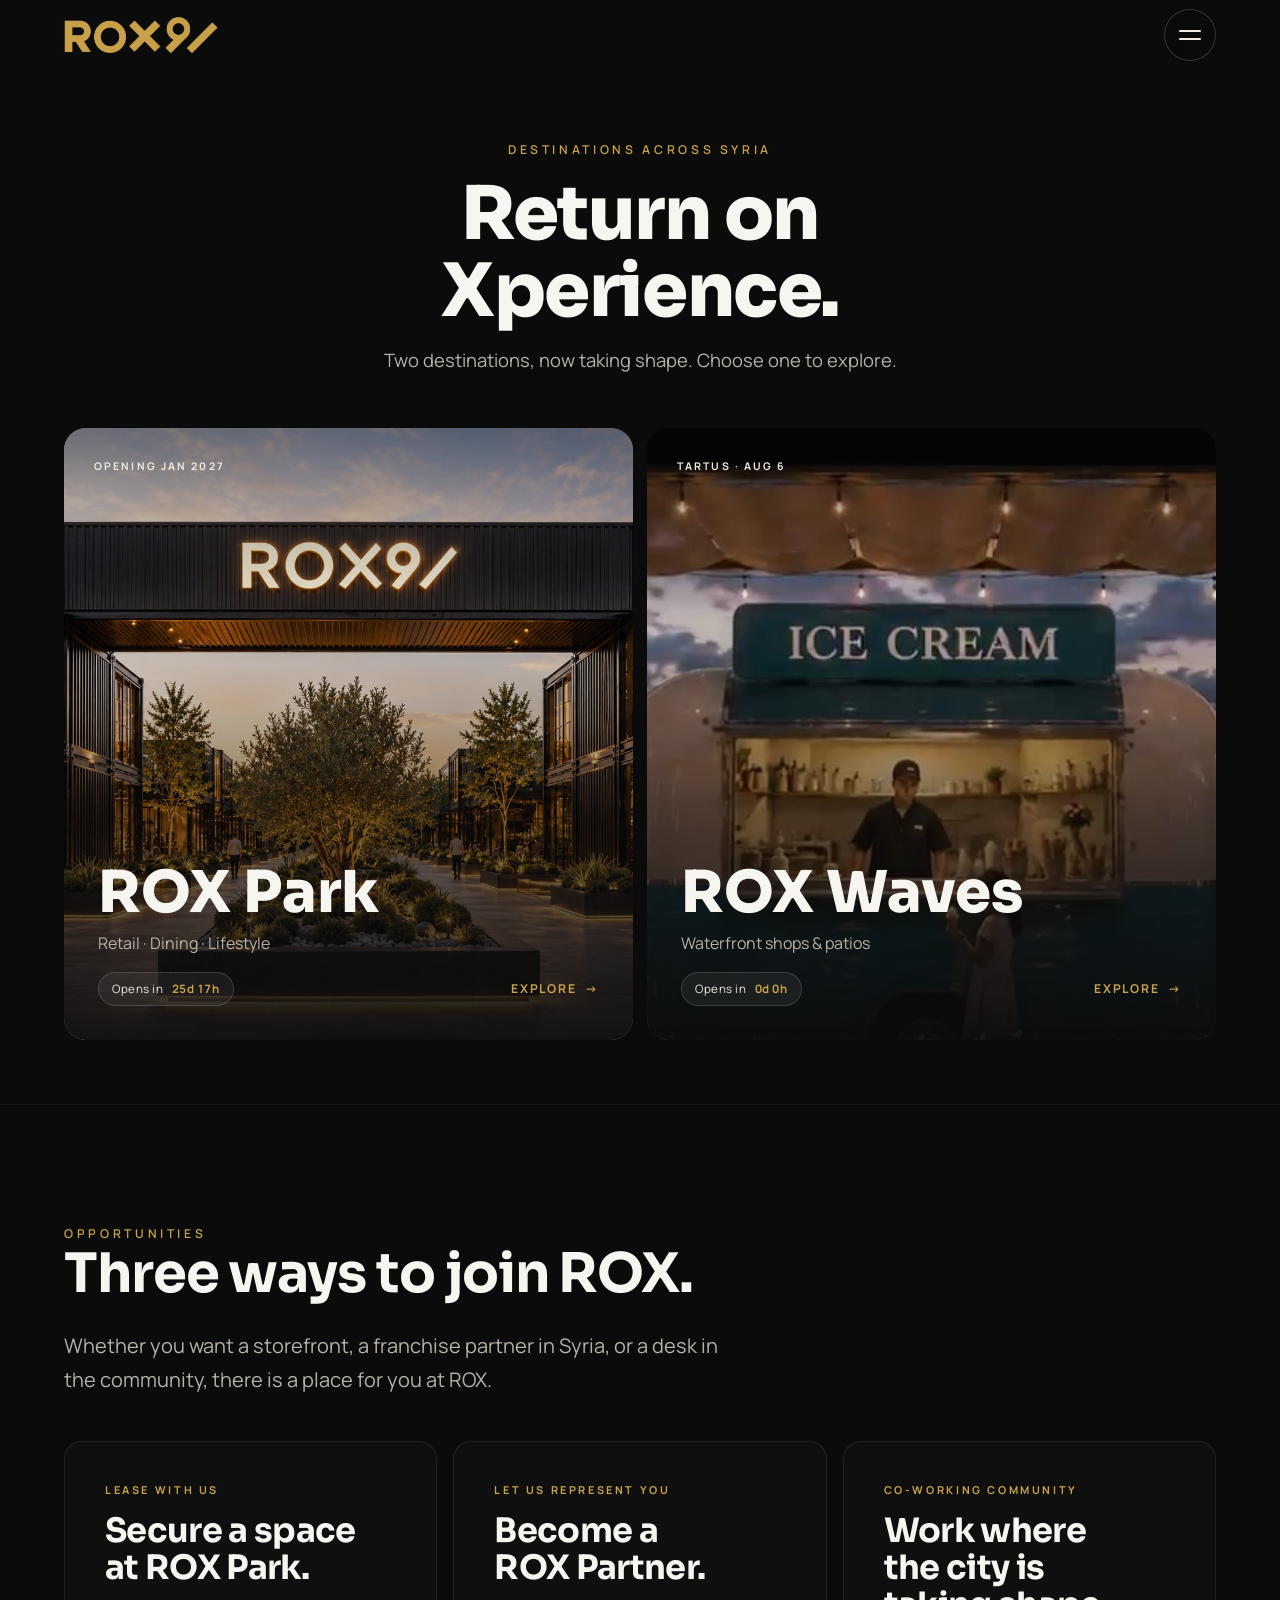
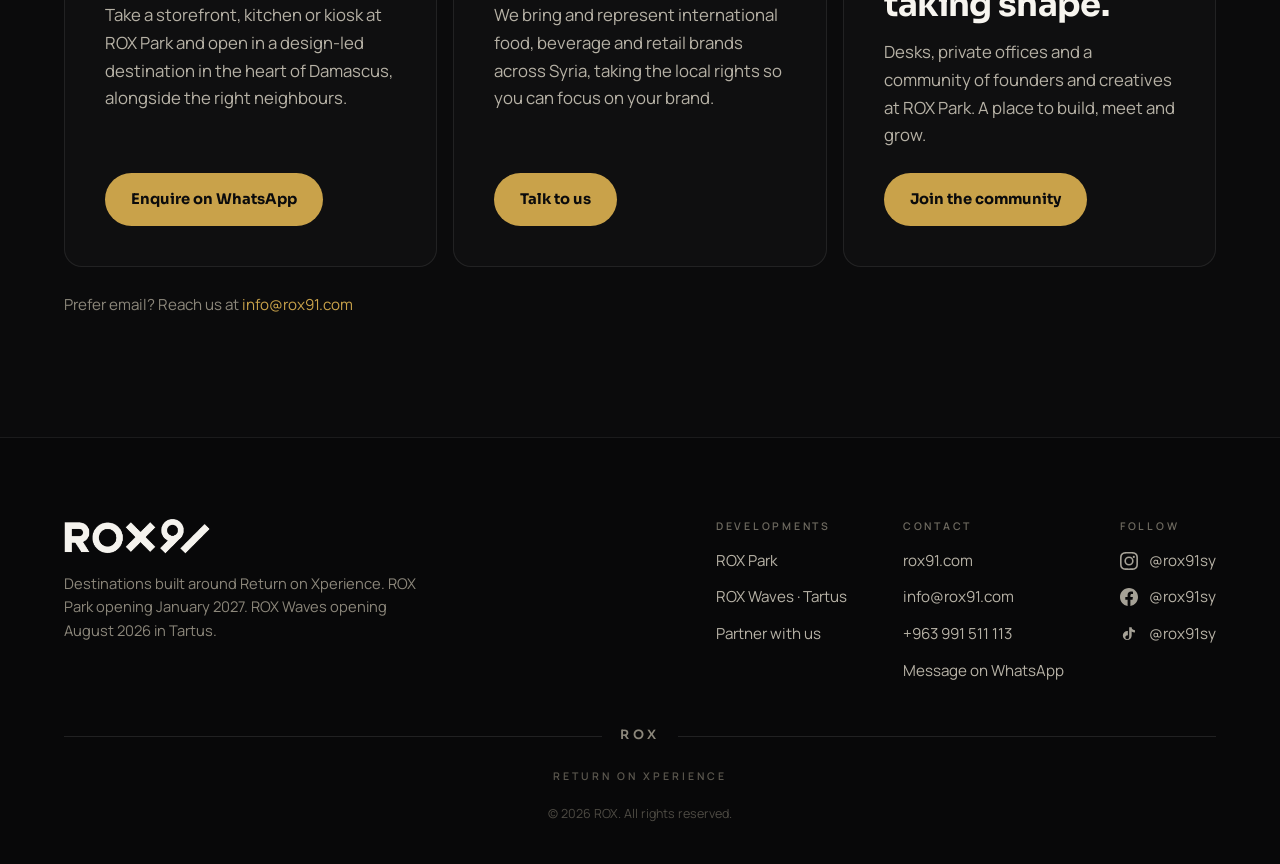
==== index.html @ 365f9473 "New ROX Park renders (headline + gallery) + waves video-frame renders; ROX-only header; 3 CTAs (Leas" ====
<!DOCTYPE html>
<html lang="en">
<head>
<meta charset="utf-8">
<meta name="viewport" content="width=device-width, initial-scale=1, viewport-fit=cover">
<title>ROX · Return on Xperience</title>
<meta name="description" content="ROX creates destinations across Syria where retail, dining and entertainment come together. Explore ROX Park and ROX Waves, our waterfront destination in Tartus.">
<link rel="icon" type="image/png" sizes="32x32" href="/assets/favicon-32x32.png">
<link rel="icon" type="image/png" sizes="16x16" href="/assets/favicon-16x16.png">
<link rel="icon" href="/assets/favicon.ico" sizes="any">
<link rel="apple-touch-icon" sizes="180x180" href="/assets/apple-touch-icon.png">
<meta name="theme-color" content="#0B0B0C">
<meta property="og:type" content="website">
<meta property="og:site_name" content="ROX">
<meta property="og:title" content="ROX · Return on Xperience">
<meta property="og:description" content="Two destinations taking shape across Syria. Explore ROX Park and ROX Waves.">
<meta property="og:url" content="https://rox91.com/">
<meta property="og:image" content="https://rox91.com/assets/hero-dusk.jpg">
<meta name="twitter:card" content="summary_large_image">
<link rel="preconnect" href="https://fonts.googleapis.com">
<link rel="preconnect" href="https://fonts.gstatic.com" crossorigin>
<link href="https://fonts.googleapis.com/css2?family=Sora:wght@600;700;800&family=Manrope:wght@400;500;600;700&display=swap" rel="stylesheet">
<link rel="stylesheet" href="/assets/site.css">
</head>
<body>

<header class="hdr"><a href="/" aria-label="ROX home"><img class="hdr-logo" src="/assets/rox9-logo-gold.png" alt="ROX"></a></header>
<button class="menu-btn" aria-label="Open menu" aria-expanded="false"><span class="burger"><span></span><span></span></span></button>

<div class="menu">
  <nav>
    <a class="menu-link" href="/"><span class="num">01</span>Home</a>
    <div class="dev">
      <button class="menu-link dev-toggle" type="button" aria-expanded="false"><span class="num">02</span>Developments<span class="dev-chev"></span></button>
      <div class="dev-sub">
        <a class="sub-link" href="/park/">ROX Park</a>
        <a class="sub-link" href="/waves/">ROX Waves</a>
      </div>
    </div>
    <a class="menu-link" href="#partners"><span class="num">03</span>Partners</a>
    <a class="menu-link" href="#foot"><span class="num">04</span>Contact</a>
  </nav>
  <div class="menu-foot">
    <span class="eyebrow">Destinations across Syria</span>
    <div class="menu-soc">
      <a href="https://instagram.com/rox91sy" target="_blank" rel="noopener" aria-label="Instagram"><svg width="20" height="20" viewBox="0 0 24 24" fill="currentColor"><path d="M12 2.16c3.2 0 3.58.01 4.85.07 1.17.05 1.8.25 2.23.41.56.22.96.48 1.38.9.42.42.68.82.9 1.38.16.42.36 1.06.41 2.23.06 1.27.07 1.65.07 4.85s-.01 3.58-.07 4.85c-.05 1.17-.25 1.81-.41 2.23-.22.56-.48.96-.9 1.38-.42.42-.82.68-1.38.9-.42.16-1.06.36-2.23.41-1.27.06-1.65.07-4.85.07s-3.58-.01-4.85-.07c-1.17-.05-1.81-.25-2.23-.41a3.72 3.72 0 0 1-1.38-.9 3.72 3.72 0 0 1-.9-1.38c-.16-.42-.36-1.06-.41-2.23-.06-1.27-.07-1.65-.07-4.85s.01-3.58.07-4.85c.05-1.17.25-1.81.41-2.23.22-.56.48-.96.9-1.38.42-.42.82-.68 1.38-.9.42-.16 1.06-.36 2.23-.41C8.42 2.17 8.8 2.16 12 2.16M12 0C8.74 0 8.33.01 7.05.07c-1.27.06-2.15.26-2.91.56-.79.31-1.46.72-2.12 1.38C1.36 2.67.95 3.34.63 4.14c-.3.76-.5 1.64-.56 2.91C.01 8.33 0 8.74 0 12s.01 3.67.07 4.95c.06 1.27.26 2.15.56 2.91.31.8.72 1.47 1.38 2.13.66.66 1.33 1.07 2.12 1.38.76.3 1.64.5 2.91.56C8.33 23.99 8.74 24 12 24s3.67-.01 4.95-.07c1.27-.06 2.15-.26 2.91-.56.8-.31 1.47-.72 2.13-1.38.66-.66 1.07-1.33 1.38-2.13.3-.76.5-1.64.56-2.91.06-1.28.07-1.69.07-4.95s-.01-3.67-.07-4.95c-.06-1.27-.26-2.15-.56-2.91a5.9 5.9 0 0 0-1.38-2.12A5.9 5.9 0 0 0 19.86.63c-.76-.3-1.64-.5-2.91-.56C15.67.01 15.26 0 12 0m0 5.84A6.16 6.16 0 1 0 18.16 12 6.16 6.16 0 0 0 12 5.84M12 16a4 4 0 1 1 4-4 4 4 0 0 1-4 4m6.41-10.85a1.44 1.44 0 1 0 1.44 1.44 1.44 1.44 0 0 0-1.44-1.44"/></svg></a>
      <a href="https://facebook.com/rox91sy" target="_blank" rel="noopener" aria-label="Facebook"><svg width="20" height="20" viewBox="0 0 24 24" fill="currentColor"><path d="M24 12.07C24 5.4 18.63 0 12 0S0 5.4 0 12.07C0 18.1 4.39 23.1 10.13 24v-8.44H7.08v-3.49h3.05V9.41c0-3.02 1.79-4.69 4.53-4.69 1.31 0 2.68.24 2.68.24v2.97h-1.51c-1.49 0-1.96.93-1.96 1.89v2.25h3.33l-.53 3.49h-2.8V24C19.61 23.1 24 18.1 24 12.07"/></svg></a>
      <a href="https://tiktok.com/@rox91sy" target="_blank" rel="noopener" aria-label="TikTok"><svg width="20" height="20" viewBox="0 0 24 24" fill="currentColor"><path d="M16.6 5.82a4.28 4.28 0 0 1-1.05-2.82h-3.3v13.4a2.59 2.59 0 0 1-2.58 2.5 2.59 2.59 0 0 1-2.6-2.58 2.59 2.59 0 0 1 3.4-2.46V8.1a5.94 5.94 0 0 0-6.7 5.88A5.9 5.9 0 0 0 9.66 20a5.9 5.9 0 0 0 5.9-5.9V8.68a7.5 7.5 0 0 0 4.4 1.4V6.8a4.28 4.28 0 0 1-3.36-.98"/></svg></a>
    </div>
  </div>
</div>

<main class="portal">
  <div class="portal-intro">
    <div class="eyebrow" data-reveal>Destinations across Syria</div>
    <h1 data-reveal data-d="120">Return on Xperience.</h1>
    <p data-reveal data-d="240">Two destinations, now taking shape. Choose one to explore.</p>
  </div>
  <div class="portal-grid">

    <a class="pcard" href="/park/" data-reveal aria-label="Explore ROX Park">
      <div class="pcard-img" style="background-image:url(/assets/park-hero.jpg)"></div>
      <div class="pcard-grad"></div>
      <div class="pcard-top"><span class="loc">Opening Jan 2027</span></div>
      <div class="pcard-name">ROX Park</div>
      <div class="pcard-sub">Retail · Dining · Lifestyle</div>
      <div class="pcard-meta">
        <span class="chip-count mini-count" data-target="2027-01-01T00:00:00">Opens in <b>—</b></span>
        <span class="pcard-cta">Explore <span class="arrow">&#8594;</span></span>
      </div>
    </a>

    <a class="pcard" href="/waves/" data-reveal aria-label="Explore ROX Waves">
      <div class="pcard-img" style="background-image:url(/assets/waves-sunset.jpg)"></div>
      <div class="pcard-grad"></div>
      <div class="pcard-top"><span class="loc">Tartus · Aug 6</span></div>
      <div class="pcard-name">ROX Waves</div>
      <div class="pcard-sub">Waterfront shops &amp; patios</div>
      <div class="pcard-meta">
        <span class="chip-count mini-count" data-target="2026-08-06T00:00:00">Opens in <b>—</b></span>
        <span class="pcard-cta">Explore <span class="arrow">&#8594;</span></span>
      </div>
    </a>

  </div>
</main>

<section id="partners" class="sec" style="scroll-margin-top:70px">
  <div class="wrap">
    <div class="eyebrow" data-reveal>Opportunities</div>
    <h2 data-reveal data-d="110" style="max-width:820px">Three ways to join ROX.</h2>
    <p class="lead" data-reveal data-d="200">Whether you want a storefront, a franchise partner in Syria, or a desk in the community, there is a place for you at ROX.</p>
    <div class="opps3">
      <div class="opp" data-reveal>
        <div class="tag">Lease with us</div>
        <h3>Secure a space at ROX Park.</h3>
        <p>Take a storefront, kitchen or kiosk at ROX Park and open in a design-led destination in the heart of Damascus, alongside the right neighbours.</p>
        <div class="cta-row"><a class="btn-gold" href="https://wa.me/963991511113?text=Hi%20ROX%2C%20I%27d%20like%20to%20lease%20a%20space%20at%20ROX%20Park." target="_blank" rel="noopener">Enquire on WhatsApp</a></div>
      </div>
      <div class="opp" data-reveal>
        <div class="tag">Let us represent you</div>
        <h3>Become a ROX Partner.</h3>
        <p>We bring and represent international food, beverage and retail brands across Syria, taking the local rights so you can focus on your brand.</p>
        <div class="cta-row"><a class="btn-gold" href="https://wa.me/963991511113?text=Hi%20ROX%2C%20I%27d%20like%20ROX%20to%20represent%20my%20brand%20in%20Syria." target="_blank" rel="noopener">Talk to us</a></div>
      </div>
      <div class="opp" data-reveal>
        <div class="tag">Co-working community</div>
        <h3>Work where the city is taking shape.</h3>
        <p>Desks, private offices and a community of founders and creatives at ROX Park. A place to build, meet and grow.</p>
        <div class="cta-row"><a class="btn-gold" href="https://wa.me/963991511113?text=Hi%20ROX%2C%20I%27m%20interested%20in%20the%20co-working%20community%20at%20ROX%20Park." target="_blank" rel="noopener">Join the community</a></div>
      </div>
    </div>
    <div data-reveal data-d="200" style="margin-top:26px;color:var(--muted2);font-size:.95rem">Prefer email? Reach us at <a href="mailto:info@rox91.com">info@rox91.com</a></div>
  </div>
</section>

<footer id="foot" class="foot">
  <div class="wrap">
    <div class="foot-top">
      <div class="foot-brand">
        <img src="/assets/rox9-logo-white.png" alt="ROX">
        <p>Destinations built around Return on Xperience. ROX Park opening January 2027. ROX Waves opening August 2026 in Tartus.</p>
      </div>
      <div class="foot-cols">
        <div class="foot-col"><h4>Developments</h4><div class="links">
          <a href="/park/">ROX Park</a>
          <a href="/waves/">ROX Waves · Tartus</a>
          <a href="#partners">Partner with us</a>
        </div></div>
        <div class="foot-col"><h4>Contact</h4><div class="links">
          <a href="https://rox91.com">rox91.com</a>
          <a href="mailto:info@rox91.com">info@rox91.com</a>
          <a href="tel:+963991511113">+963 991 511 113</a>
          <a href="https://wa.me/963991511113?text=Hi%20ROX%2C%20I%27m%20interested%20in%20an%20F%26B%20partnership%20and%20bringing%20my%20brand%20to%20your%20destinations%20in%20Syria." target="_blank" rel="noopener">Message on WhatsApp</a>
        </div></div>
        <div class="foot-col"><h4>Follow</h4><div class="links">
          <a class="soc" href="https://instagram.com/rox91sy" target="_blank" rel="noopener"><svg width="18" height="18" viewBox="0 0 24 24" fill="currentColor"><path d="M12 2.16c3.2 0 3.58.01 4.85.07 1.17.05 1.8.25 2.23.41.56.22.96.48 1.38.9.42.42.68.82.9 1.38.16.42.36 1.06.41 2.23.06 1.27.07 1.65.07 4.85s-.01 3.58-.07 4.85c-.05 1.17-.25 1.81-.41 2.23-.22.56-.48.96-.9 1.38-.42.42-.82.68-1.38.9-.42.16-1.06.36-2.23.41-1.27.06-1.65.07-4.85.07s-3.58-.01-4.85-.07c-1.17-.05-1.81-.25-2.23-.41a3.72 3.72 0 0 1-1.38-.9 3.72 3.72 0 0 1-.9-1.38c-.16-.42-.36-1.06-.41-2.23-.06-1.27-.07-1.65-.07-4.85s.01-3.58.07-4.85c.05-1.17.25-1.81.41-2.23.22-.56.48-.96.9-1.38.42-.42.82-.68 1.38-.9.42-.16 1.06-.36 2.23-.41C8.42 2.17 8.8 2.16 12 2.16M12 0C8.74 0 8.33.01 7.05.07c-1.27.06-2.15.26-2.91.56-.79.31-1.46.72-2.12 1.38C1.36 2.67.95 3.34.63 4.14c-.3.76-.5 1.64-.56 2.91C.01 8.33 0 8.74 0 12s.01 3.67.07 4.95c.06 1.27.26 2.15.56 2.91.31.8.72 1.47 1.38 2.13.66.66 1.33 1.07 2.12 1.38.76.3 1.64.5 2.91.56C8.33 23.99 8.74 24 12 24s3.67-.01 4.95-.07c1.27-.06 2.15-.26 2.91-.56.8-.31 1.47-.72 2.13-1.38.66-.66 1.07-1.33 1.38-2.13.3-.76.5-1.64.56-2.91.06-1.28.07-1.69.07-4.95s-.01-3.67-.07-4.95c-.06-1.27-.26-2.15-.56-2.91a5.9 5.9 0 0 0-1.38-2.12A5.9 5.9 0 0 0 19.86.63c-.76-.3-1.64-.5-2.91-.56C15.67.01 15.26 0 12 0m0 5.84A6.16 6.16 0 1 0 18.16 12 6.16 6.16 0 0 0 12 5.84M12 16a4 4 0 1 1 4-4 4 4 0 0 1-4 4m6.41-10.85a1.44 1.44 0 1 0 1.44 1.44 1.44 1.44 0 0 0-1.44-1.44"/></svg>@rox91sy</a>
          <a class="soc" href="https://facebook.com/rox91sy" target="_blank" rel="noopener"><svg width="18" height="18" viewBox="0 0 24 24" fill="currentColor"><path d="M24 12.07C24 5.4 18.63 0 12 0S0 5.4 0 12.07C0 18.1 4.39 23.1 10.13 24v-8.44H7.08v-3.49h3.05V9.41c0-3.02 1.79-4.69 4.53-4.69 1.31 0 2.68.24 2.68.24v2.97h-1.51c-1.49 0-1.96.93-1.96 1.89v2.25h3.33l-.53 3.49h-2.8V24C19.61 23.1 24 18.1 24 12.07"/></svg>@rox91sy</a>
          <a class="soc" href="https://tiktok.com/@rox91sy" target="_blank" rel="noopener"><svg width="18" height="18" viewBox="0 0 24 24" fill="currentColor"><path d="M16.6 5.82a4.28 4.28 0 0 1-1.05-2.82h-3.3v13.4a2.59 2.59 0 0 1-2.58 2.5 2.59 2.59 0 0 1-2.6-2.58 2.59 2.59 0 0 1 3.4-2.46V8.1a5.94 5.94 0 0 0-6.7 5.88A5.9 5.9 0 0 0 9.66 20a5.9 5.9 0 0 0 5.9-5.9V8.68a7.5 7.5 0 0 0 4.4 1.4V6.8a4.28 4.28 0 0 1-3.36-.98"/></svg>@rox91sy</a>
        </div></div>
      </div>
    </div>
    <div class="foot-div"><span class="line"></span><span class="mark">ROX</span><span class="line"></span></div>
    <div class="foot-tag">Return on Xperience</div>
    <div class="foot-copy">© 2026 ROX. All rights reserved.</div>
  </div>
</footer>

<a class="fab" href="https://wa.me/963991511113?text=Hi%20ROX%2C%20I%27m%20interested%20in%20an%20F%26B%20partnership%20and%20bringing%20my%20brand%20to%20your%20destinations%20in%20Syria." target="_blank" rel="noopener" aria-label="Partner with us on WhatsApp">
  <svg width="20" height="20" viewBox="0 0 24 24" fill="currentColor" aria-hidden="true"><path d="M17.5 14.38c-.3-.15-1.77-.87-2.04-.97-.27-.1-.47-.15-.67.15-.2.3-.77.96-.94 1.16-.17.2-.35.22-.64.08-.3-.15-1.26-.47-2.4-1.48-.89-.79-1.49-1.77-1.66-2.07-.17-.3-.02-.46.13-.61.14-.13.3-.35.44-.52.15-.17.2-.3.3-.5.1-.2.05-.38-.02-.53-.08-.15-.67-1.61-.92-2.21-.24-.58-.49-.5-.67-.51h-.57c-.2 0-.53.07-.8.38-.28.3-1.05 1.02-1.05 2.5 0 1.47 1.07 2.89 1.22 3.09.15.2 2.1 3.2 5.08 4.49.71.3 1.26.49 1.69.62.71.23 1.36.2 1.87.12.57-.08 1.76-.72 2.01-1.42.25-.7.25-1.29.17-1.42-.07-.12-.27-.2-.57-.34zM12.05 2C6.53 2 2.05 6.48 2.05 12c0 1.85.5 3.58 1.38 5.06L2 22l5.06-1.35A9.94 9.94 0 0 0 12.05 22c5.52 0 10-4.48 10-10S17.57 2 12.05 2z"/></svg>
  <span class="txt">Partner with us</span>
</a>

<script src="/assets/site.js"></script>
</body>
</html>
---- assets/site.css ----
/* ROX — shared mobile-first stylesheet */
:root{
  --bg:#0B0B0C; --bg2:#080809; --card:#161618;
  --text:#EDEAE2; --heading:#F7F5EF; --muted:#B7B2A6; --muted2:#8C877B; --faint:#6E6A60;
  --gold:#C9A24A; --gold2:#E4C67E;
  --line:rgba(255,255,255,.08);
  --sora:'Sora',sans-serif; --manrope:'Manrope',system-ui,sans-serif;
  --maxw:1240px; --pad:clamp(20px,5vw,64px);
}
*{box-sizing:border-box;margin:0;padding:0}
html{-webkit-text-size-adjust:100%;scroll-behavior:smooth}
body{background:var(--bg);color:var(--text);font-family:var(--manrope);-webkit-font-smoothing:antialiased;overflow-x:hidden;line-height:1.55}
img{max-width:100%;display:block}
a{color:var(--gold);text-decoration:none;transition:color .25s}
a:hover{color:var(--gold2)}
::selection{background:var(--gold);color:var(--bg)}
h1,h2,h3{font-family:var(--sora);color:var(--heading);letter-spacing:-.02em;line-height:1.05;text-wrap:balance}
.eyebrow{font-size:clamp(.64rem,2.4vw,.76rem);letter-spacing:.3em;text-transform:uppercase;color:var(--gold);font-weight:600}
.wrap{max-width:var(--maxw);margin:0 auto}

/* keyframes */
@keyframes rox-kb{0%{transform:scale(1.06)}100%{transform:scale(1.15)}}
@keyframes rox-cue{0%,100%{transform:translateY(0);opacity:.5}50%{transform:translateY(7px);opacity:1}}
@keyframes rox-fd{from{opacity:0;transform:translateY(-14px)}to{opacity:1;transform:translateY(0)}}
@keyframes rox-fade{from{opacity:0}to{opacity:1}}
@keyframes rox-spin{to{transform:rotate(360deg)}}

/* reveal */
[data-reveal]{opacity:0;transform:translateY(22px);filter:blur(6px)}
.revealed[data-reveal],[data-reveal].revealed{opacity:1;transform:none;filter:none;transition:opacity 1s cubic-bezier(.2,.7,.2,1),transform 1s cubic-bezier(.2,.7,.2,1),filter 1s cubic-bezier(.2,.7,.2,1)}

/* header */
.hdr{position:fixed;top:0;left:0;right:0;z-index:50;display:flex;align-items:center;justify-content:space-between;padding:16px var(--pad);transition:background .4s,padding .4s,border-color .4s;border-bottom:1px solid transparent}
.hdr.scrolled{background:rgba(11,11,12,.82);backdrop-filter:blur(14px);-webkit-backdrop-filter:blur(14px);border-bottom-color:var(--line);padding:11px var(--pad)}
.hdr-logo{height:clamp(28px,7vw,38px);width:auto;opacity:0;animation:rox-fd .9s cubic-bezier(.2,.7,.2,1) .15s forwards}

/* menu button */
.menu-btn{position:fixed;top:calc(16px + (clamp(28px,7vw,38px) - clamp(44px,11vw,52px))/2);right:var(--pad);z-index:120;width:clamp(44px,11vw,52px);height:clamp(44px,11vw,52px);border-radius:50%;border:1px solid rgba(255,255,255,.18);background:rgba(11,11,12,.45);backdrop-filter:blur(12px);-webkit-backdrop-filter:blur(12px);cursor:pointer;display:flex;align-items:center;justify-content:center;opacity:0;animation:rox-fade .9s ease .3s forwards;transition:transform .35s,border-color .35s,background .35s}
.menu-btn:hover{transform:scale(1.07);border-color:rgba(201,162,74,.6)}
.burger{position:relative;width:22px;height:14px;pointer-events:none}
.burger span{position:absolute;left:0;width:100%;height:2px;background:var(--text);border-radius:2px;transition:transform .45s cubic-bezier(.2,.7,.2,1),opacity .3s}
.burger span:nth-child(1){top:2px}.burger span:nth-child(2){bottom:2px}
.menu-btn[aria-expanded="true"] .burger span:nth-child(1){top:6px;transform:rotate(45deg)}
.menu-btn[aria-expanded="true"] .burger span:nth-child(2){bottom:6px;transform:rotate(-45deg)}

/* full-screen menu */
.menu{position:fixed;inset:0;z-index:110;opacity:0;visibility:hidden;pointer-events:none;transition:opacity .5s cubic-bezier(.2,.7,.2,1);background:rgba(9,9,10,.95);backdrop-filter:blur(22px);-webkit-backdrop-filter:blur(22px);display:flex;flex-direction:column;justify-content:center;gap:clamp(28px,6vh,52px);padding:clamp(90px,14vh,140px) var(--pad) clamp(36px,7vh,64px)}
.menu.open{opacity:1;visibility:visible;pointer-events:auto}
.menu nav{display:flex;flex-direction:column;gap:clamp(2px,1vh,8px);max-width:var(--maxw);width:100%;margin:0 auto}
.menu-link{display:flex;align-items:baseline;gap:clamp(14px,4vw,32px);width:fit-content;font-family:var(--sora);font-weight:700;font-size:clamp(2rem,9vw,4.4rem);color:var(--heading);opacity:0;transform:translateY(22px);transition:opacity .55s cubic-bezier(.2,.7,.2,1),transform .5s cubic-bezier(.2,.7,.2,1),color .3s}
.menu.open .menu-link{opacity:1;transform:none}
.dev-toggle{background:none;border:none;cursor:pointer;text-align:left;padding:0;-webkit-tap-highlight-color:transparent}
.dev-chev{display:inline-block;width:.34em;height:.34em;margin-left:.22em;border-right:3px solid var(--gold);border-bottom:3px solid var(--gold);transform:translateY(-.22em) rotate(45deg);transition:transform .4s cubic-bezier(.2,.7,.2,1)}
.dev-toggle[aria-expanded="true"] .dev-chev{transform:translateY(.05em) rotate(-135deg)}
.dev-sub{max-height:0;overflow:hidden;opacity:0;transition:max-height .5s cubic-bezier(.2,.7,.2,1),opacity .45s ease;padding-left:clamp(30px,7vw,60px)}
.sub-link{display:block;width:fit-content;font-family:var(--sora);font-weight:600;font-size:clamp(1.1rem,4.4vw,2rem);line-height:1.4;color:var(--muted2);transition:color .3s,transform .3s;padding:6px 0}
.sub-link:hover{color:var(--gold2);transform:translateX(8px)}
.hdr-logo.proj{height:clamp(38px,10vw,52px)}
.menu-link:hover{color:var(--gold2);transform:translateX(9px)}
.menu-link .num{font-family:var(--manrope);font-size:clamp(.68rem,2vw,.9rem);font-weight:600;letter-spacing:.16em;color:var(--gold);opacity:.6;transform:translateY(-.5em)}
.menu-foot{display:flex;flex-wrap:wrap;gap:16px 22px;justify-content:space-between;align-items:center;max-width:var(--maxw);width:100%;margin:0 auto;border-top:1px solid var(--line);padding-top:clamp(18px,4vh,30px)}
.menu-foot .eyebrow{color:var(--gold)}
.menu-soc{display:flex;gap:16px}
.menu-soc a{color:var(--muted)}.menu-soc a:hover{color:var(--gold2)}

/* portal (landing) */
.portal{min-height:100svh;display:flex;flex-direction:column;padding:calc(clamp(28px,7vw,38px) + 40px) 0 0}
.portal-intro{padding:clamp(30px,7vh,70px) var(--pad) clamp(20px,3vh,30px);text-align:center;max-width:820px;margin:0 auto}
.portal-intro h1{font-weight:800;font-size:clamp(2.3rem,9vw,4.6rem);margin-top:16px}
.portal-intro p{margin-top:16px;color:var(--muted);font-size:clamp(1rem,3.4vw,1.15rem);max-width:520px;margin-left:auto;margin-right:auto}
.portal-grid{flex:1;display:grid;grid-template-columns:1fr;gap:14px;padding:clamp(16px,3vw,26px) var(--pad) var(--pad)}
.pcard{position:relative;display:flex;flex-direction:column;justify-content:flex-end;min-height:clamp(340px,56vh,520px);border-radius:22px;overflow:hidden;padding:clamp(22px,4vw,34px);isolation:isolate}
.pcard-img{position:absolute;inset:0;z-index:-2;background-size:cover;background-position:center;transition:transform 1s cubic-bezier(.2,.7,.2,1)}
.pcard:hover .pcard-img{transform:scale(1.06)}
.pcard-grad{position:absolute;inset:0;z-index:-1;background:linear-gradient(180deg,rgba(11,11,12,.45) 0%,rgba(11,11,12,.05) 32%,rgba(11,11,12,.55) 68%,rgba(11,11,12,.95) 100%)}
.pcard-top{position:absolute;top:0;left:0;right:0;padding:clamp(20px,4vw,30px);display:flex;justify-content:space-between;gap:12px;font-size:.66rem;letter-spacing:.2em;text-transform:uppercase;font-weight:700}
.pcard-top .proj{color:var(--gold)}
.pcard-top .loc{color:var(--text)}
.pcard-name{font-family:var(--sora);font-weight:800;font-size:clamp(2.2rem,7vw,3.6rem);color:var(--heading);line-height:.98}
.pcard-sub{margin-top:10px;color:var(--muted);font-size:clamp(.85rem,2.2vw,1rem)}
.pcard-meta{margin-top:16px;display:flex;flex-wrap:wrap;align-items:center;gap:12px 18px}
.chip-count{display:inline-flex;align-items:center;gap:8px;font-size:.72rem;letter-spacing:.05em;color:var(--text);background:rgba(255,255,255,.06);border:1px solid rgba(255,255,255,.14);padding:7px 13px;border-radius:100px;font-variant-numeric:tabular-nums}
.chip-count b{color:var(--gold);font-weight:700}
.pcard-cta{margin-left:auto;display:inline-flex;align-items:center;gap:9px;font-size:.76rem;letter-spacing:.14em;text-transform:uppercase;font-weight:700;color:var(--gold)}
.pcard .arrow{transition:transform .3s cubic-bezier(.2,.7,.2,1)}
.pcard:hover .arrow{transform:translateX(6px)}

/* video hero (project) */
.vhero{padding:calc(clamp(28px,7vw,38px) + 40px) var(--pad) 0}
.vhero-inner{max-width:var(--maxw);margin:0 auto}
.vhead{display:flex;flex-wrap:wrap;align-items:baseline;gap:12px 18px;margin:clamp(20px,5vh,40px) 0 18px}
.vhead .proj{font-size:.72rem;letter-spacing:.3em;text-transform:uppercase;color:var(--gold);font-weight:700}
.vhead .loc{font-size:.72rem;letter-spacing:.22em;text-transform:uppercase;color:var(--muted2);font-weight:600}
.vtitle{font-weight:800;font-size:clamp(2.8rem,13vw,6.5rem);line-height:.92}
.vtitle .dot{color:var(--gold)}
.vstage{position:relative;margin-top:clamp(22px,4vh,34px);border-radius:18px;overflow:hidden;background:#000;aspect-ratio:16/9}
.vstage video{position:absolute;inset:0;width:100%;height:100%;object-fit:cover;background:#000}
.vstage .poster-note{position:absolute;inset:0;display:flex;align-items:center;justify-content:center;color:var(--muted2);font-size:.85rem;letter-spacing:.1em;text-transform:uppercase;text-align:center;padding:20px}
.vctrls{position:absolute;top:12px;right:12px;display:flex;gap:10px;z-index:2}
.vstage video{cursor:pointer}
.vplay{position:absolute;inset:0;display:flex;align-items:center;justify-content:center;pointer-events:none;opacity:0;transition:opacity .3s;z-index:1}
.vplay.show{opacity:1}
.vplay .ic{width:70px;height:70px;border-radius:50%;background:rgba(11,11,12,.5);-webkit-backdrop-filter:blur(8px);backdrop-filter:blur(8px);display:flex;align-items:center;justify-content:center;color:#fff}
.vbtn{display:inline-flex;align-items:center;gap:8px;padding:10px 15px;border-radius:100px;border:1px solid rgba(255,255,255,.2);background:rgba(11,11,12,.55);backdrop-filter:blur(10px);-webkit-backdrop-filter:blur(10px);color:var(--text);font-family:var(--manrope);font-size:.78rem;font-weight:600;cursor:pointer;transition:background .25s,border-color .25s}
.vbtn:hover{background:rgba(201,162,74,.9);color:var(--bg);border-color:transparent}
.vbtn svg{flex:none}
.vcue{display:flex;align-items:center;justify-content:center;gap:8px;flex-direction:column;margin:clamp(20px,4vh,30px) 0 0;color:var(--muted2)}
.vcue .line{width:1px;height:26px;background:linear-gradient(var(--muted2),transparent);animation:rox-cue 2s ease-in-out infinite}
.vcue span{font-size:.6rem;letter-spacing:.3em;text-transform:uppercase}
/* fullscreen: keep full landscape (never crop) */
.vstage:fullscreen{width:100vw;height:100vh;aspect-ratio:auto;border-radius:0;background:#000;display:flex;align-items:center;justify-content:center}
.vstage:-webkit-full-screen{width:100vw;height:100vh;aspect-ratio:auto;border-radius:0;background:#000;display:flex;align-items:center;justify-content:center}
.vstage:fullscreen video{position:static;inset:auto;width:100%;height:100%;object-fit:contain}
.vstage:-webkit-full-screen video{position:static;inset:auto;width:100%;height:100%;object-fit:contain}
video:fullscreen{object-fit:contain}
video:-webkit-full-screen{object-fit:contain}
.rotate-hint{position:absolute;left:50%;bottom:12%;transform:translateX(-50%);z-index:6;padding:11px 20px;border-radius:100px;background:rgba(11,11,12,.8);-webkit-backdrop-filter:blur(8px);backdrop-filter:blur(8px);color:#fff;font-size:.85rem;font-weight:600;letter-spacing:.02em;white-space:nowrap;opacity:0;transition:opacity .4s;pointer-events:none}
.rotate-hint.show{opacity:1}

/* countdown block */
.count{display:flex;justify-content:center;gap:clamp(16px,6vw,60px)}
.count .u{display:flex;flex-direction:column;align-items:center}
.count .v{font-family:var(--sora);font-weight:700;font-size:clamp(2.2rem,11vw,5rem);line-height:1;color:var(--heading);font-variant-numeric:tabular-nums}
.count .l{font-size:clamp(.56rem,2.2vw,.7rem);letter-spacing:.24em;text-transform:uppercase;color:var(--muted2);font-weight:600;margin-top:10px}

/* generic section */
.sec{padding:clamp(56px,10vw,120px) var(--pad);border-top:1px solid rgba(255,255,255,.06)}
.sec h2{font-weight:700;font-size:clamp(1.8rem,5.4vw,3.4rem);line-height:1.12}
.lead{margin-top:24px;font-size:clamp(1.02rem,2.6vw,1.25rem);line-height:1.7;color:var(--muted);max-width:680px}

/* categories 3-up */
.cats{display:grid;grid-template-columns:1fr;gap:14px}
.cat{position:relative;aspect-ratio:4/5;border-radius:16px;overflow:hidden}
.cat-img{position:absolute;inset:0;background-size:cover;background-position:center;transition:transform .9s cubic-bezier(.2,.7,.2,1)}
.cat:hover .cat-img{transform:scale(1.06)}
.cat-grad{position:absolute;inset:0;background:linear-gradient(180deg,rgba(11,11,12,.05) 30%,rgba(11,11,12,.85) 100%)}
.cat-body{position:absolute;left:0;right:0;bottom:0;padding:22px}
.cat-tag{font-size:.62rem;letter-spacing:.24em;text-transform:uppercase;color:var(--gold);font-weight:600;margin-bottom:7px}
.cat-title{font-family:var(--sora);font-weight:700;font-size:clamp(1.3rem,3vw,1.7rem);color:var(--heading);line-height:1.05}
.cat-desc{font-size:.9rem;color:var(--muted);margin-top:7px}

/* phases (waves) */
.phases{display:flex;flex-direction:column;gap:12px}
.phase{display:flex;align-items:center;justify-content:space-between;gap:16px;padding:18px 20px;border-radius:14px;border:1px solid rgba(255,255,255,.1);background:rgba(255,255,255,.03)}
.phase.live{border-color:rgba(201,162,74,.4);background:rgba(201,162,74,.08)}
.phase .pt{font-family:var(--sora);font-weight:700;color:var(--heading);font-size:1.05rem}
.phase .pd{font-size:.85rem;color:var(--muted2);margin-top:2px}
.badge{flex:none;font-size:.64rem;letter-spacing:.14em;text-transform:uppercase;font-weight:700;padding:7px 12px;border-radius:100px}
.badge.on{color:var(--bg);background:var(--gold)}
.badge.soon{color:var(--muted2);border:1px solid rgba(255,255,255,.16)}

/* gallery */
.gal{display:flex;gap:14px;overflow-x:auto;padding:6px var(--pad) 18px;scroll-snap-type:x mandatory;-webkit-overflow-scrolling:touch}
.gal::-webkit-scrollbar{height:5px}.gal::-webkit-scrollbar-thumb{background:#2a2a2c;border-radius:20px}
.gal .g{flex:none;width:min(86vw,560px);aspect-ratio:16/10;border-radius:16px;overflow:hidden;scroll-snap-align:center;background:#161618 center/cover}

/* project switch */
.switch{display:flex;flex-wrap:wrap;gap:12px;margin-top:30px}
.btn-ghost,.btn-gold{display:inline-flex;align-items:center;gap:9px;padding:15px 26px;border-radius:100px;font-family:var(--sora);font-weight:700;font-size:.92rem;transition:transform .25s,box-shadow .25s,background .25s,border-color .25s}
.btn-gold{background:var(--gold);color:var(--bg)}
.btn-gold:hover{color:var(--bg);transform:translateY(-2px);box-shadow:0 14px 32px -10px rgba(201,162,74,.5)}
.btn-ghost{border:1px solid rgba(255,255,255,.2);color:var(--text)}
.btn-ghost:hover{border-color:var(--gold);color:var(--gold2);transform:translateY(-2px)}

/* F&B opportunities */
.opps{display:grid;grid-template-columns:1fr;gap:16px;margin-top:clamp(28px,4vw,44px)}
.opp{border:1px solid var(--line);background:rgba(255,255,255,.02);border-radius:18px;padding:clamp(26px,5vw,40px);display:flex;flex-direction:column;transition:border-color .3s,background .3s}
.opp:hover{border-color:rgba(201,162,74,.45);background:rgba(201,162,74,.04)}
.opp .tag{font-size:.68rem;letter-spacing:.24em;text-transform:uppercase;color:var(--gold);font-weight:700;margin-bottom:15px}
.opp h3{font-family:var(--sora);font-weight:700;font-size:clamp(1.5rem,4.6vw,2.1rem);color:var(--heading);line-height:1.1}
.opp p{margin-top:14px;color:var(--muted);font-size:clamp(.95rem,2.4vw,1.05rem);line-height:1.65;flex:1}
.opp .cta-row{margin-top:24px}
.opps3{display:grid;grid-template-columns:1fr;gap:16px;margin-top:clamp(28px,4vw,44px)}
@media(min-width:820px){.opps3{grid-template-columns:repeat(3,1fr)}}

/* footer */
.foot{padding:clamp(48px,7vw,80px) var(--pad) 40px;border-top:1px solid var(--line);background:var(--bg2)}
.foot-top{display:flex;flex-direction:column;gap:36px}
.foot-brand{max-width:360px}
.foot-brand img{height:36px;width:auto;margin-bottom:18px}
.foot-brand p{font-size:.92rem;color:var(--muted2);line-height:1.6}
.foot-cols{display:flex;flex-wrap:wrap;gap:36px 56px}
.foot-col h4{font-size:.66rem;letter-spacing:.26em;text-transform:uppercase;color:var(--faint);font-weight:600;margin-bottom:15px}
.foot-col .links{display:flex;flex-direction:column;gap:13px;font-size:.95rem}
.foot-col .links a{color:var(--muted)}
.foot-col .links a:hover{color:var(--gold2)}
.soc{display:inline-flex;align-items:center;gap:11px;color:var(--muted)}
.soc:hover{color:var(--gold2)}.soc svg{flex:none;opacity:.9}
.foot-div{display:flex;align-items:center;gap:18px;margin:44px 0 22px}
.foot-div span.line{flex:1;height:1px;background:rgba(255,255,255,.1)}
.foot-div span.mark{font-family:var(--sora);font-weight:600;letter-spacing:.3em;color:var(--muted2);font-size:.8rem}
.foot-tag{text-align:center;font-size:.66rem;letter-spacing:.28em;text-transform:uppercase;color:#5C584F;font-weight:600}
.foot-copy{text-align:center;font-size:.78rem;color:#4E4B44;margin-top:20px}

/* floating whatsapp */
.fab{position:fixed;bottom:clamp(16px,4vw,26px);right:clamp(16px,5vw,26px);z-index:95;display:inline-flex;align-items:center;gap:10px;padding:13px 20px 13px 16px;border-radius:100px;background:var(--gold);color:var(--bg);font-family:var(--sora);font-weight:700;font-size:.9rem;box-shadow:0 14px 34px -10px rgba(0,0,0,.6);opacity:0;pointer-events:none;transform:translateY(8px);transition:opacity .4s,transform .3s cubic-bezier(.2,.7,.2,1),box-shadow .3s}
.fab.show{opacity:1;pointer-events:auto;transform:none}
.fab:hover{color:var(--bg);transform:translateY(-3px);box-shadow:0 18px 40px -10px rgba(201,162,74,.55)}
.fab svg{flex:none}
@media(max-width:560px){.fab{padding:15px;border-radius:50%}.fab .txt{display:none}}

/* ---- desktop up ---- */
@media(min-width:760px){
  .portal-grid{grid-template-columns:1fr 1fr}
  .pcard{min-height:clamp(460px,68vh,660px)}
  .cats{grid-template-columns:repeat(3,1fr)}
  .opps{grid-template-columns:1fr 1fr}
  .foot-top{flex-direction:row;justify-content:space-between;align-items:flex-start}
}

@media(prefers-reduced-motion:reduce){
  html{scroll-behavior:auto}
  *{animation-duration:.001ms !important;transition-duration:.001ms !important}
  [data-reveal]{opacity:1 !important;transform:none !important;filter:none !important}
}
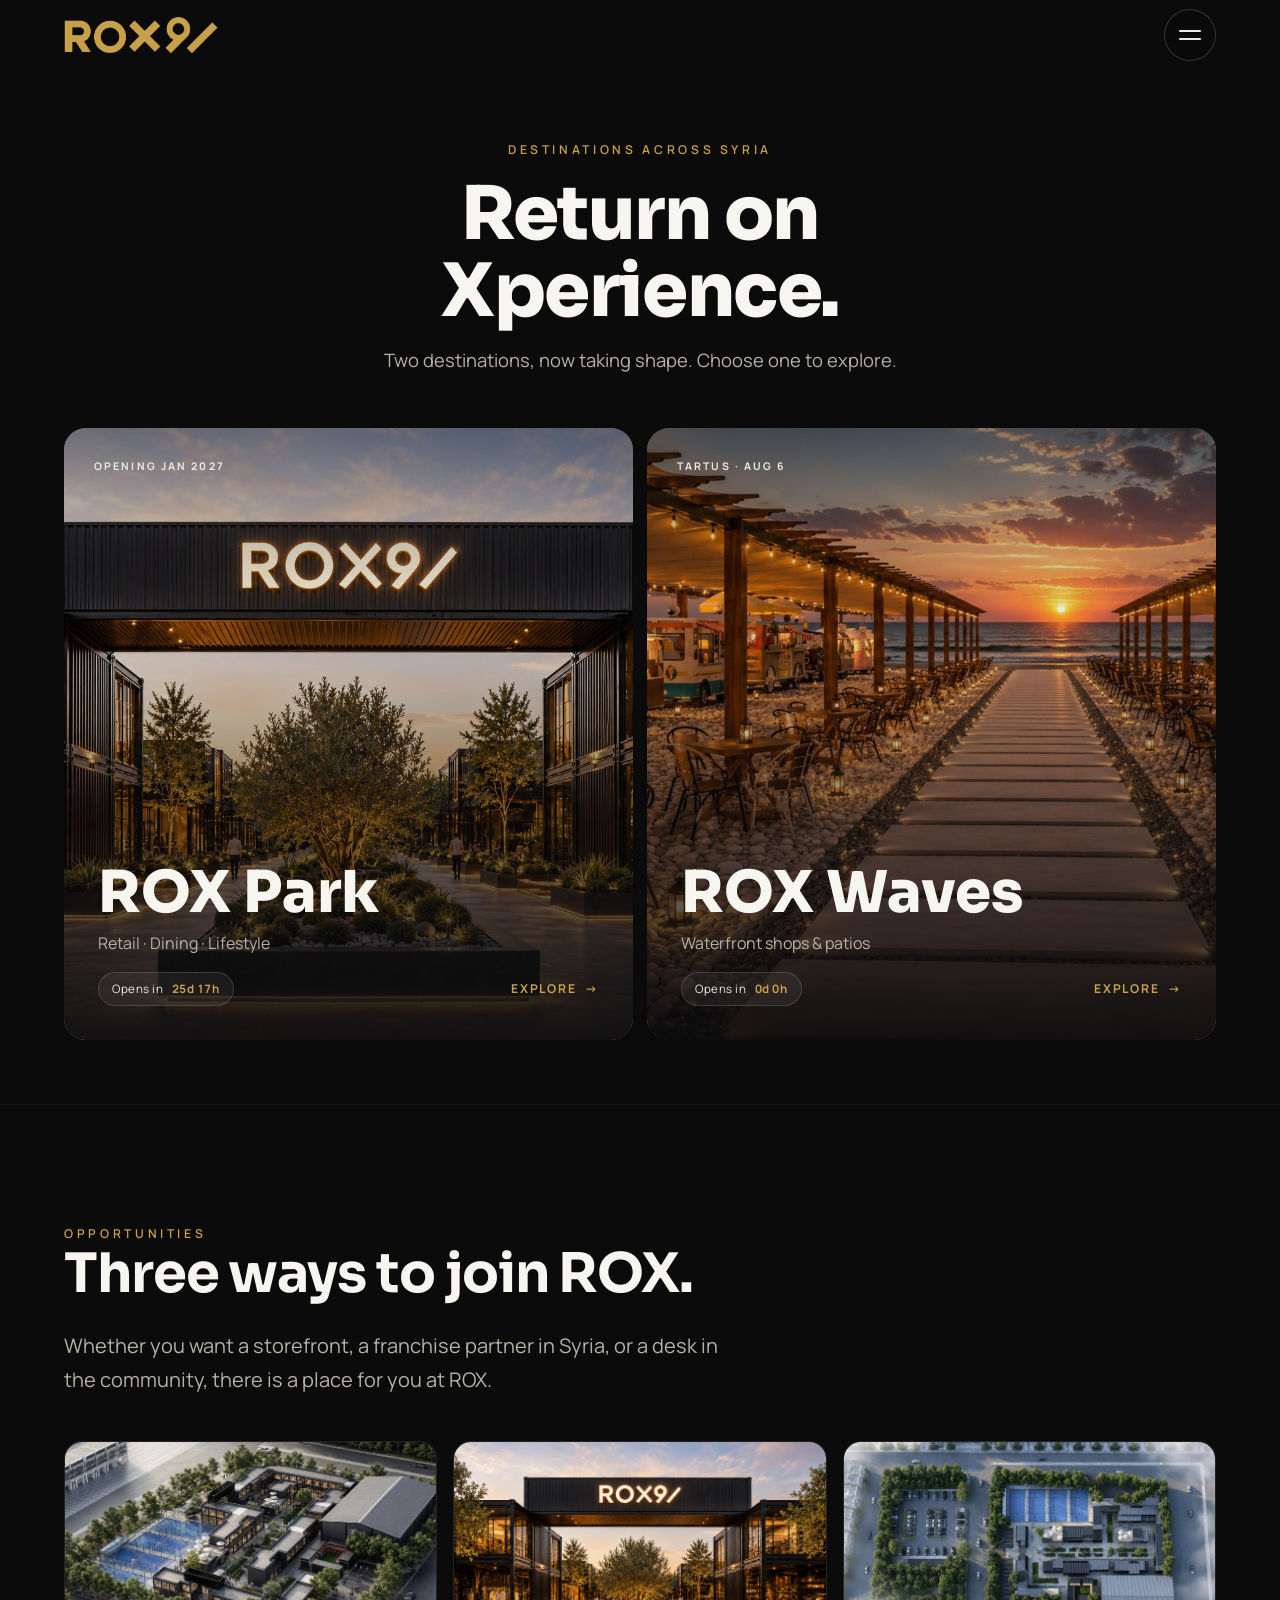
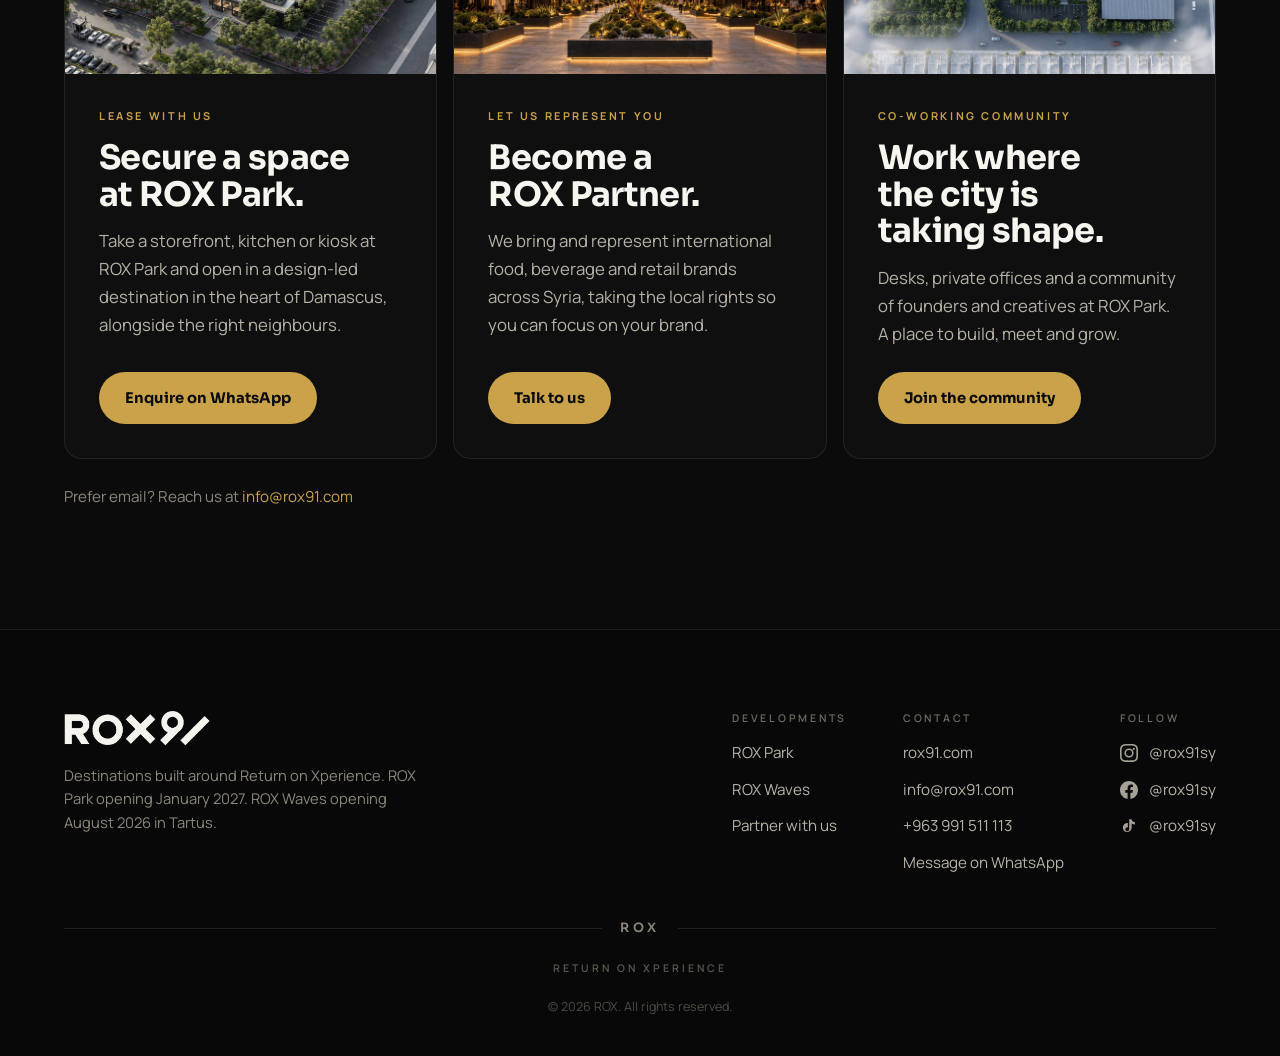
==== commit a983d0b6: "Editorial redesign: weave official renders throughout Park & Waves, drop subtitled video frames, add" ====
--- a/index.html
+++ b/index.html
@@ -71,7 +71,7 @@
     </a>
 
     <a class="pcard" href="/waves/" data-reveal aria-label="Explore ROX Waves">
-      <div class="pcard-img" style="background-image:url(/assets/waves-sunset.jpg)"></div>
+      <div class="pcard-img" style="background-image:url(/assets/waves-hero.jpg)"></div>
       <div class="pcard-grad"></div>
       <div class="pcard-top"><span class="loc">Tartus · Aug 6</span></div>
       <div class="pcard-name">ROX Waves</div>
@@ -92,25 +92,34 @@
     <p class="lead" data-reveal data-d="200">Whether you want a storefront, a franchise partner in Syria, or a desk in the community, there is a place for you at ROX.</p>
     <div class="opps3">
       <div class="opp" data-reveal>
+        <div class="opp-img" style="background-image:url(/assets/entrance.jpg)"></div>
+        <div class="opp-body">
         <div class="tag">Lease with us</div>
         <h3>Secure a space at ROX Park.</h3>
         <p>Take a storefront, kitchen or kiosk at ROX Park and open in a design-led destination in the heart of Damascus, alongside the right neighbours.</p>
         <div class="cta-row"><a class="btn-gold" href="https://wa.me/963991511113?text=Hi%20ROX%2C%20I%27d%20like%20to%20lease%20a%20space%20at%20ROX%20Park." target="_blank" rel="noopener">Enquire on WhatsApp</a></div>
+        </div>
       </div>
       <div class="opp" data-reveal>
+        <div class="opp-img" style="background-image:url(/assets/park-hero.jpg)"></div>
+        <div class="opp-body">
         <div class="tag">Let us represent you</div>
         <h3>Become a ROX Partner.</h3>
         <p>We bring and represent international food, beverage and retail brands across Syria, taking the local rights so you can focus on your brand.</p>
         <div class="cta-row"><a class="btn-gold" href="https://wa.me/963991511113?text=Hi%20ROX%2C%20I%27d%20like%20ROX%20to%20represent%20my%20brand%20in%20Syria." target="_blank" rel="noopener">Talk to us</a></div>
+        </div>
       </div>
       <div class="opp" data-reveal>
+        <div class="opp-img" style="background-image:url(/assets/park-aerial.jpg)"></div>
+        <div class="opp-body">
         <div class="tag">Co-working community</div>
         <h3>Work where the city is taking shape.</h3>
         <p>Desks, private offices and a community of founders and creatives at ROX Park. A place to build, meet and grow.</p>
         <div class="cta-row"><a class="btn-gold" href="https://wa.me/963991511113?text=Hi%20ROX%2C%20I%27m%20interested%20in%20the%20co-working%20community%20at%20ROX%20Park." target="_blank" rel="noopener">Join the community</a></div>
+        </div>
       </div>
     </div>
-    <div data-reveal data-d="200" style="margin-top:26px;color:var(--muted2);font-size:.95rem">Prefer email? Reach us at <a href="mailto:info@rox91.com">info@rox91.com</a></div>
+    <div data-reveal data-d="200" style="margin-top:26px;color:var(--muted2);font-size:.95rem">Prefer email? Reach us at <a href="mailto:info@rox91.com?cc=amir@rox91.com,osama@rox91.com">info@rox91.com</a></div>
   </div>
 </section>
 
@@ -124,12 +133,12 @@
       <div class="foot-cols">
         <div class="foot-col"><h4>Developments</h4><div class="links">
           <a href="/park/">ROX Park</a>
-          <a href="/waves/">ROX Waves · Tartus</a>
+          <a href="/waves/">ROX Waves</a>
           <a href="#partners">Partner with us</a>
         </div></div>
         <div class="foot-col"><h4>Contact</h4><div class="links">
           <a href="https://rox91.com">rox91.com</a>
-          <a href="mailto:info@rox91.com">info@rox91.com</a>
+          <a href="mailto:info@rox91.com?cc=amir@rox91.com,osama@rox91.com">info@rox91.com</a>
           <a href="tel:+963991511113">+963 991 511 113</a>
           <a href="https://wa.me/963991511113?text=Hi%20ROX%2C%20I%27m%20interested%20in%20an%20F%26B%20partnership%20and%20bringing%20my%20brand%20to%20your%20destinations%20in%20Syria." target="_blank" rel="noopener">Message on WhatsApp</a>
         </div></div>
--- a/assets/site.css
+++ b/assets/site.css
@@ -164,8 +164,25 @@
 
 /* F&B opportunities */
 .opps{display:grid;grid-template-columns:1fr;gap:16px;margin-top:clamp(28px,4vw,44px)}
-.opp{border:1px solid var(--line);background:rgba(255,255,255,.02);border-radius:18px;padding:clamp(26px,5vw,40px);display:flex;flex-direction:column;transition:border-color .3s,background .3s}
+.opp{border:1px solid var(--line);background:rgba(255,255,255,.02);border-radius:18px;overflow:hidden;display:flex;flex-direction:column;transition:border-color .3s,background .3s}
 .opp:hover{border-color:rgba(201,162,74,.45);background:rgba(201,162,74,.04)}
+.opp-img{aspect-ratio:16/10;background-size:cover;background-position:center;transition:transform .9s cubic-bezier(.2,.7,.2,1)}
+.opp:hover .opp-img{transform:scale(1.05)}
+.opp-body{padding:clamp(24px,4vw,34px);display:flex;flex-direction:column;flex:1}
+
+/* editorial feature rows (image + text, alternating) */
+.feat{display:grid;grid-template-columns:1fr;gap:clamp(22px,4vw,40px);align-items:center}
+.feat-img{border-radius:18px;overflow:hidden;aspect-ratio:16/11;background-size:cover;background-position:center;box-shadow:0 30px 60px -34px rgba(0,0,0,.65)}
+.feat-copy h3{font-family:var(--sora);font-weight:700;font-size:clamp(1.6rem,4.6vw,2.7rem);line-height:1.12;letter-spacing:-.02em;color:var(--heading);text-wrap:balance}
+.feat-copy .eyebrow{margin-bottom:14px}
+.feat-copy p{margin-top:16px;color:var(--muted);font-size:clamp(1rem,2.4vw,1.18rem);line-height:1.7;max-width:540px}
+@media(min-width:860px){.feat{grid-template-columns:1fr 1fr;gap:clamp(44px,5vw,80px)}.feat.rev .feat-img{order:2}}
+/* full-bleed image band */
+.band{position:relative;min-height:clamp(340px,58vh,560px);background-size:cover;background-position:center;display:flex;align-items:flex-end;padding:clamp(40px,7vw,84px) var(--pad);overflow:hidden}
+.band::before{content:"";position:absolute;inset:0;background:linear-gradient(180deg,rgba(11,11,12,.3),rgba(11,11,12,.1) 42%,rgba(11,11,12,.88))}
+.band-inner{position:relative;max-width:var(--maxw);width:100%;margin:0 auto}
+.band-inner h2{font-family:var(--sora);font-weight:800;font-size:clamp(2rem,6vw,3.6rem);line-height:1.05;letter-spacing:-.025em;color:var(--heading);max-width:780px;text-wrap:balance}
+.band-inner .eyebrow{margin-bottom:16px}
 .opp .tag{font-size:.68rem;letter-spacing:.24em;text-transform:uppercase;color:var(--gold);font-weight:700;margin-bottom:15px}
 .opp h3{font-family:var(--sora);font-weight:700;font-size:clamp(1.5rem,4.6vw,2.1rem);color:var(--heading);line-height:1.1}
 .opp p{margin-top:14px;color:var(--muted);font-size:clamp(.95rem,2.4vw,1.05rem);line-height:1.65;flex:1}
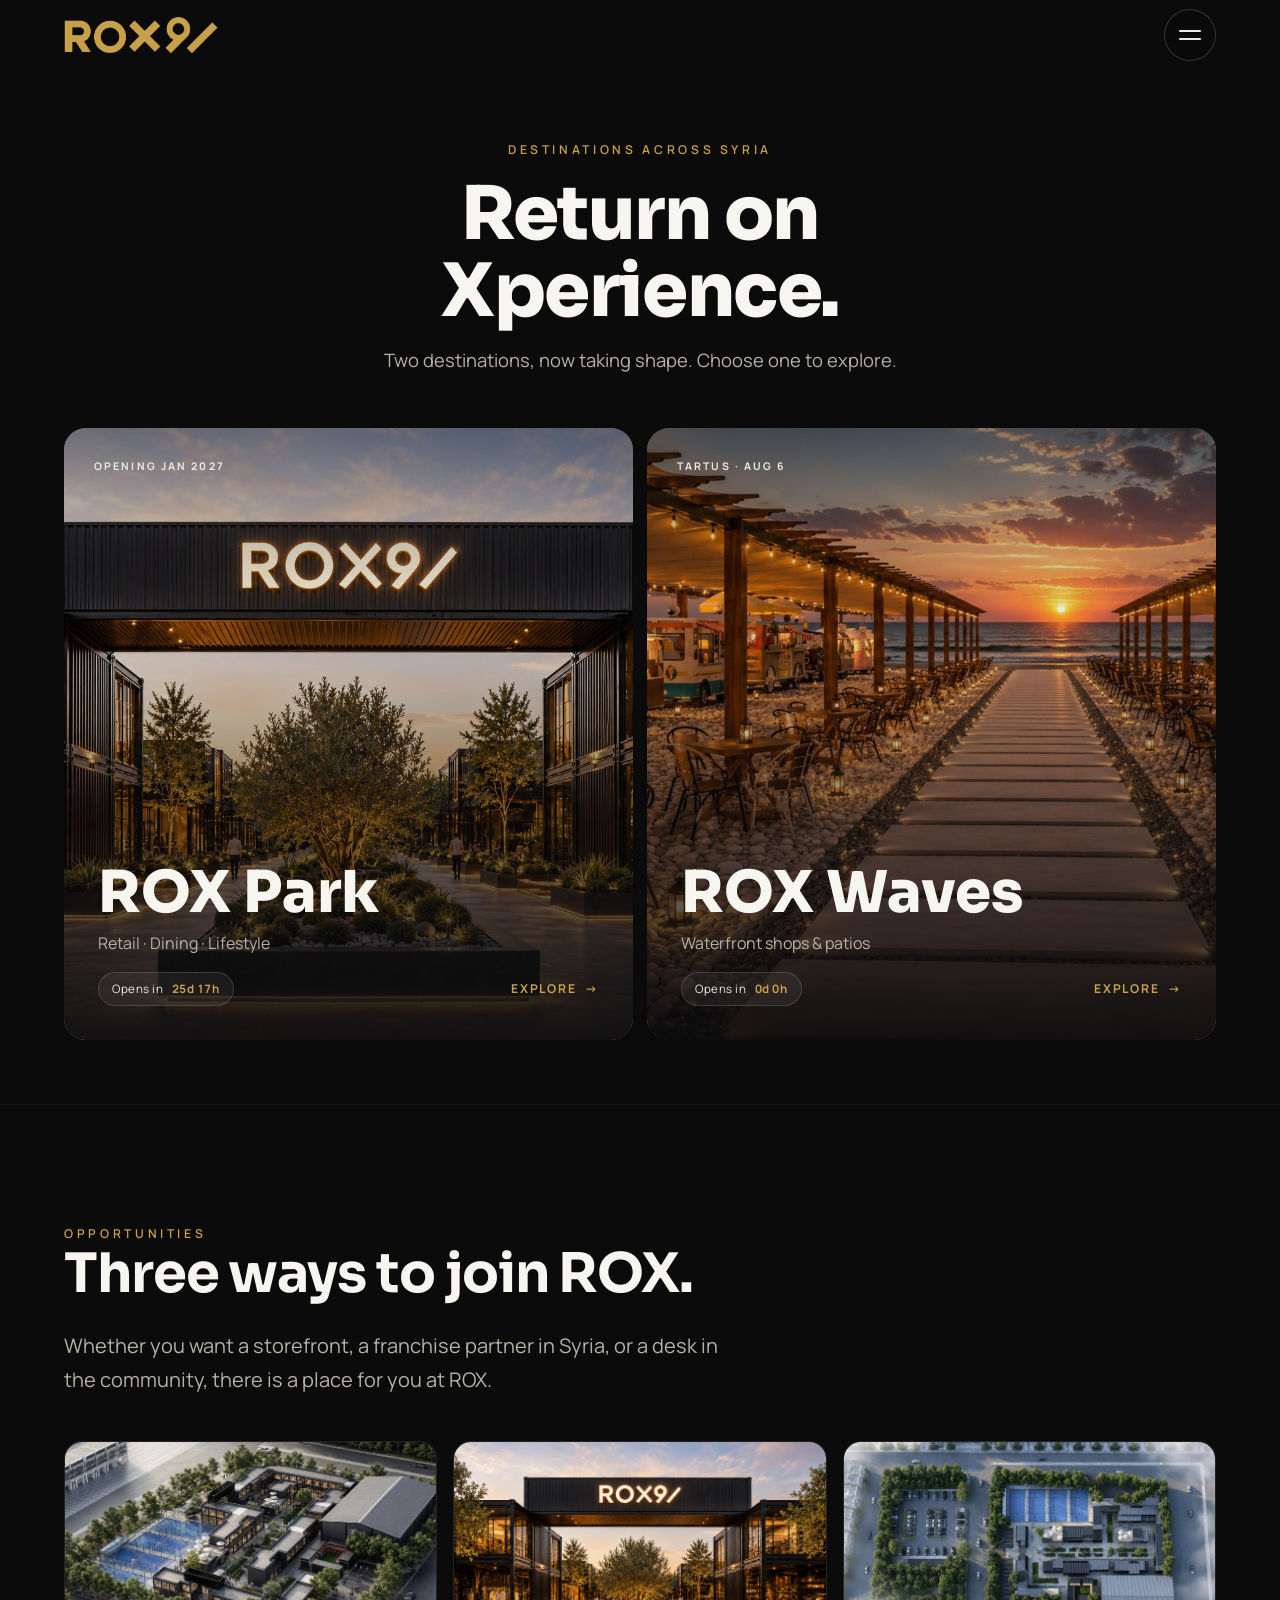
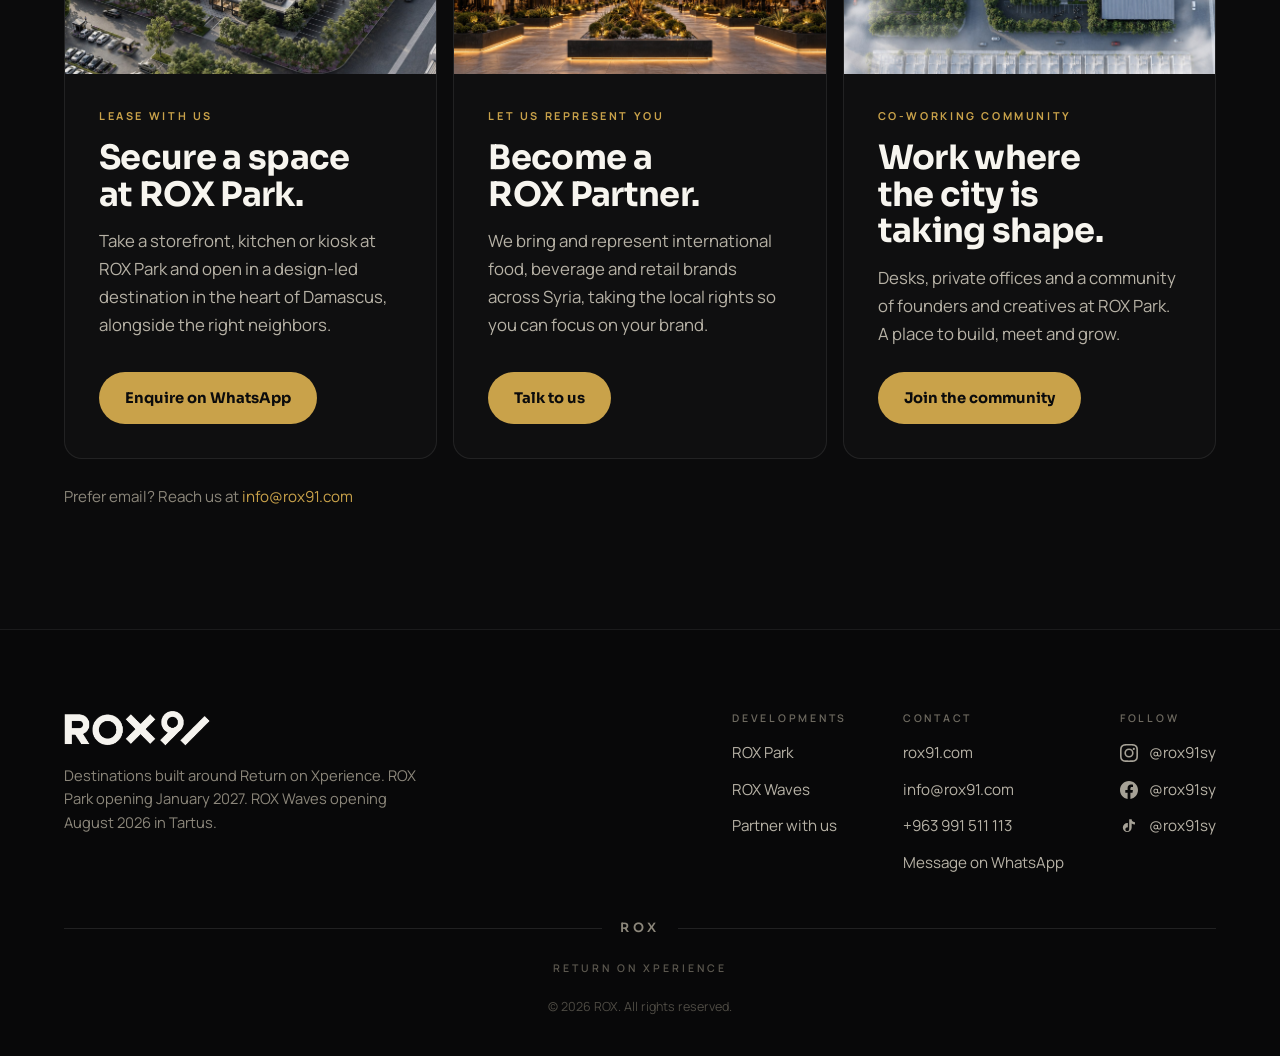
==== commit 6883995f: "SEO + copy polish: geo-keyworded titles, Damascus in Park meta, canonical tags, JSON-LD (Organizatio" ====
--- a/index.html
+++ b/index.html
@@ -4,7 +4,8 @@
 <meta charset="utf-8">
 <meta name="viewport" content="width=device-width, initial-scale=1, viewport-fit=cover">
 <title>ROX · Return on Xperience</title>
-<meta name="description" content="ROX creates destinations across Syria where retail, dining and entertainment come together. Explore ROX Park and ROX Waves, our waterfront destination in Tartus.">
+<meta name="description" content="ROX creates destinations across Syria where retail, dining and lifestyle come together — ROX Park in Damascus and ROX Waves, our waterfront destination in Tartus.">
+<link rel="canonical" href="https://rox91.com/">
 <link rel="icon" type="image/png" sizes="32x32" href="/assets/favicon-32x32.png">
 <link rel="icon" type="image/png" sizes="16x16" href="/assets/favicon-16x16.png">
 <link rel="icon" href="/assets/favicon.ico" sizes="any">
@@ -21,6 +22,29 @@
 <link rel="preconnect" href="https://fonts.gstatic.com" crossorigin>
 <link href="https://fonts.googleapis.com/css2?family=Sora:wght@600;700;800&family=Manrope:wght@400;500;600;700&display=swap" rel="stylesheet">
 <link rel="stylesheet" href="/assets/site.css">
+<script type="application/ld+json">
+{
+  "@context": "https://schema.org",
+  "@type": "Organization",
+  "name": "ROX",
+  "url": "https://rox91.com/",
+  "logo": "https://rox91.com/assets/rox9-logo-gold.png",
+  "slogan": "Return on Xperience",
+  "description": "ROX creates destinations across Syria where retail, dining and lifestyle come together.",
+  "areaServed": { "@type": "Country", "name": "Syria" },
+  "email": "info@rox91.com",
+  "telephone": "+963991511113",
+  "sameAs": [
+    "https://instagram.com/rox91sy",
+    "https://facebook.com/rox91sy",
+    "https://tiktok.com/@rox91sy"
+  ],
+  "subOrganization": [
+    { "@type": "ShoppingCenter", "name": "ROX Park", "url": "https://rox91.com/park/", "areaServed": "Damascus, Syria" },
+    { "@type": "ShoppingCenter", "name": "ROX Waves", "url": "https://rox91.com/waves/", "areaServed": "Tartus, Syria" }
+  ]
+}
+</script>
 </head>
 <body>
 
@@ -96,7 +120,7 @@
         <div class="opp-body">
         <div class="tag">Lease with us</div>
         <h3>Secure a space at ROX Park.</h3>
-        <p>Take a storefront, kitchen or kiosk at ROX Park and open in a design-led destination in the heart of Damascus, alongside the right neighbours.</p>
+        <p>Take a storefront, kitchen or kiosk at ROX Park and open in a design-led destination in the heart of Damascus, alongside the right neighbors.</p>
         <div class="cta-row"><a class="btn-gold" href="https://wa.me/963991511113?text=Hi%20ROX%2C%20I%27d%20like%20to%20lease%20a%20space%20at%20ROX%20Park." target="_blank" rel="noopener">Enquire on WhatsApp</a></div>
         </div>
       </div>
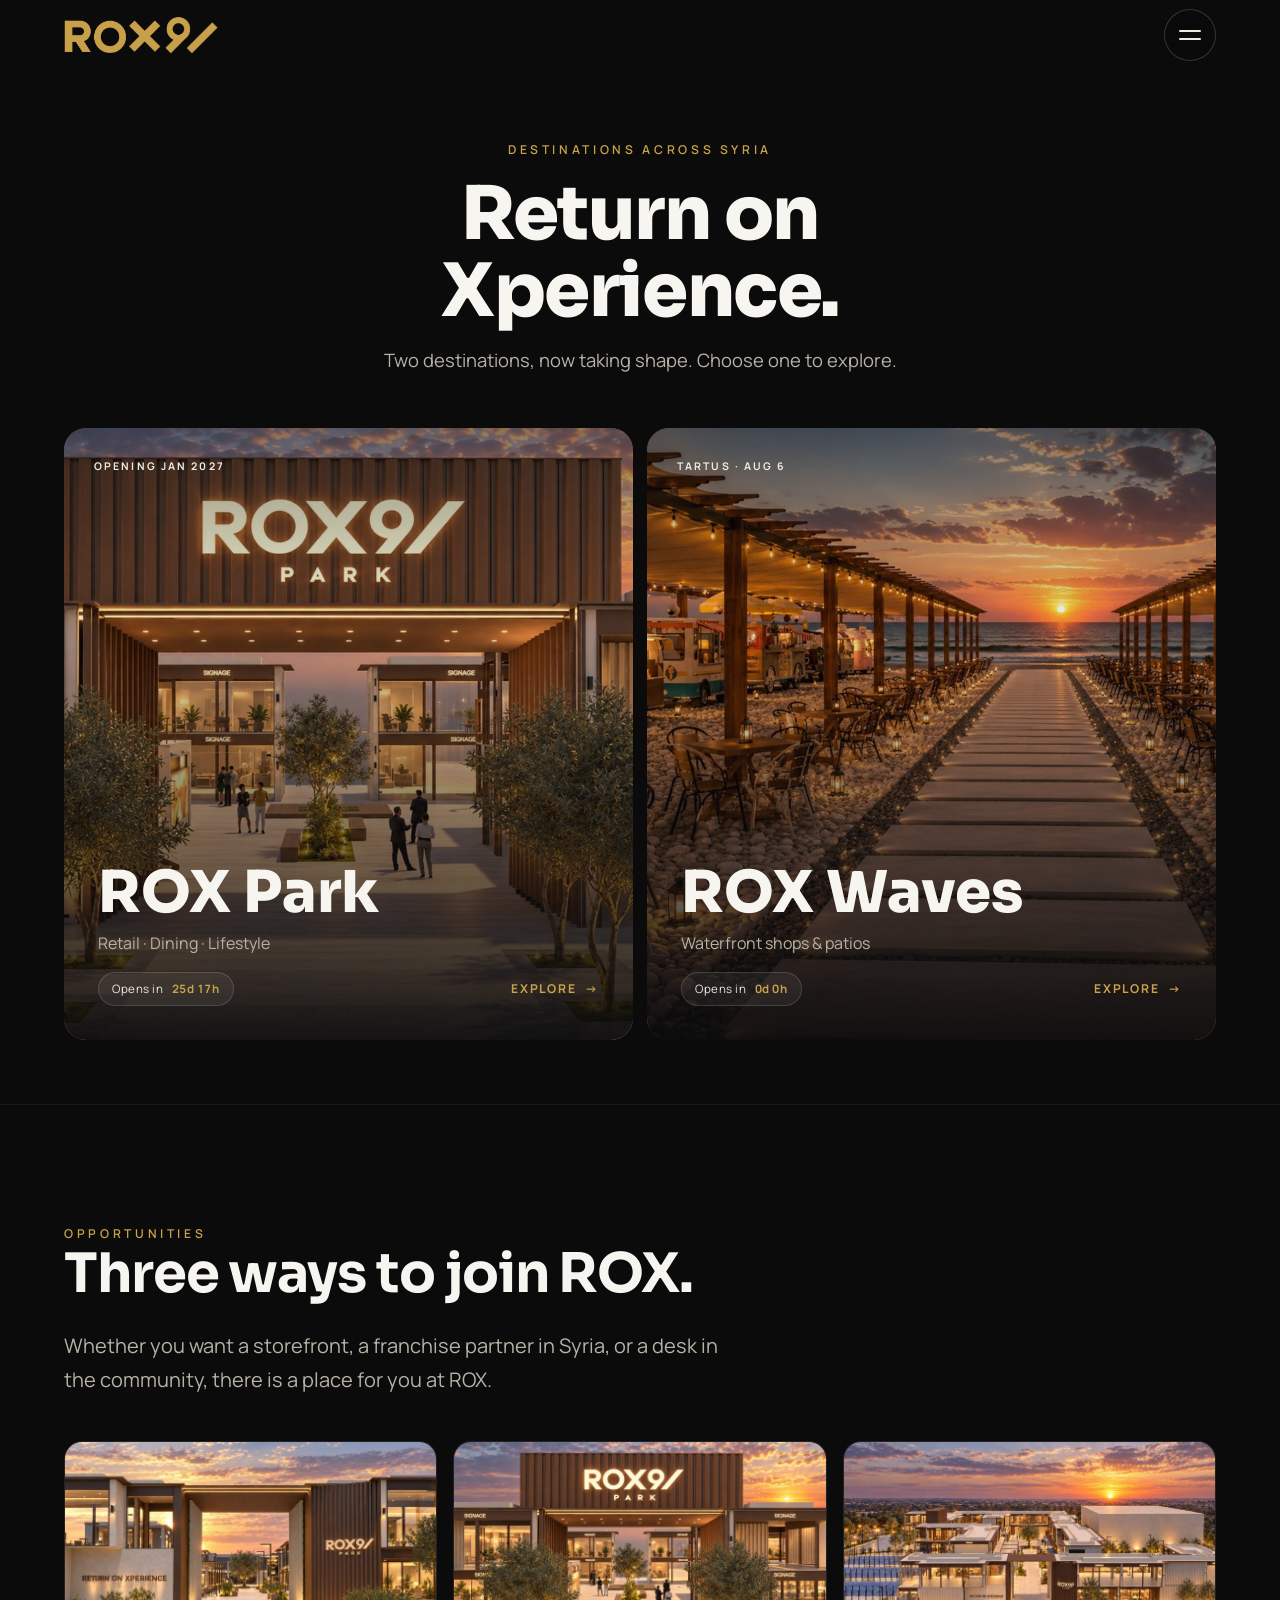
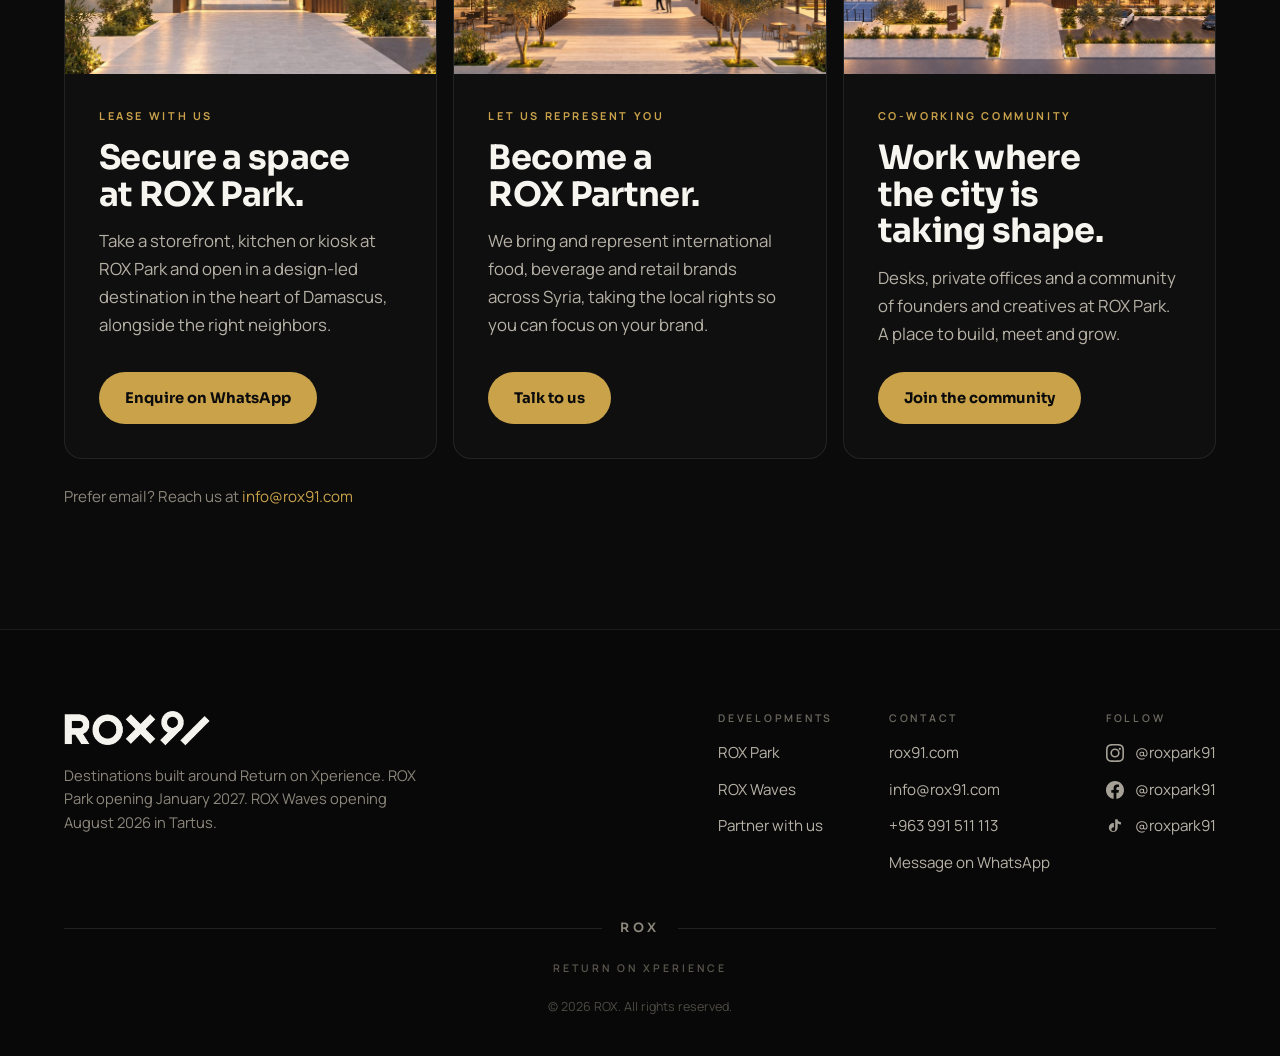
==== commit 8a7841de: "Fix dead social handle: @rox91sy -> @roxpark91 (verified active ROX Park IG)" ====
--- a/index.html
+++ b/index.html
@@ -35,9 +35,9 @@
   "email": "info@rox91.com",
   "telephone": "+963991511113",
   "sameAs": [
-    "https://instagram.com/rox91sy",
-    "https://facebook.com/rox91sy",
-    "https://tiktok.com/@rox91sy"
+    "https://instagram.com/roxpark91",
+    "https://facebook.com/roxpark91",
+    "https://tiktok.com/@roxpark91"
   ],
   "subOrganization": [
     { "@type": "ShoppingCenter", "name": "ROX Park", "url": "https://rox91.com/park/", "areaServed": "Damascus, Syria" },
@@ -67,9 +67,9 @@
   <div class="menu-foot">
     <span class="eyebrow">Destinations across Syria</span>
     <div class="menu-soc">
-      <a href="https://instagram.com/rox91sy" target="_blank" rel="noopener" aria-label="Instagram"><svg width="20" height="20" viewBox="0 0 24 24" fill="currentColor"><path d="M12 2.16c3.2 0 3.58.01 4.85.07 1.17.05 1.8.25 2.23.41.56.22.96.48 1.38.9.42.42.68.82.9 1.38.16.42.36 1.06.41 2.23.06 1.27.07 1.65.07 4.85s-.01 3.58-.07 4.85c-.05 1.17-.25 1.81-.41 2.23-.22.56-.48.96-.9 1.38-.42.42-.82.68-1.38.9-.42.16-1.06.36-2.23.41-1.27.06-1.65.07-4.85.07s-3.58-.01-4.85-.07c-1.17-.05-1.81-.25-2.23-.41a3.72 3.72 0 0 1-1.38-.9 3.72 3.72 0 0 1-.9-1.38c-.16-.42-.36-1.06-.41-2.23-.06-1.27-.07-1.65-.07-4.85s.01-3.58.07-4.85c.05-1.17.25-1.81.41-2.23.22-.56.48-.96.9-1.38.42-.42.82-.68 1.38-.9.42-.16 1.06-.36 2.23-.41C8.42 2.17 8.8 2.16 12 2.16M12 0C8.74 0 8.33.01 7.05.07c-1.27.06-2.15.26-2.91.56-.79.31-1.46.72-2.12 1.38C1.36 2.67.95 3.34.63 4.14c-.3.76-.5 1.64-.56 2.91C.01 8.33 0 8.74 0 12s.01 3.67.07 4.95c.06 1.27.26 2.15.56 2.91.31.8.72 1.47 1.38 2.13.66.66 1.33 1.07 2.12 1.38.76.3 1.64.5 2.91.56C8.33 23.99 8.74 24 12 24s3.67-.01 4.95-.07c1.27-.06 2.15-.26 2.91-.56.8-.31 1.47-.72 2.13-1.38.66-.66 1.07-1.33 1.38-2.13.3-.76.5-1.64.56-2.91.06-1.28.07-1.69.07-4.95s-.01-3.67-.07-4.95c-.06-1.27-.26-2.15-.56-2.91a5.9 5.9 0 0 0-1.38-2.12A5.9 5.9 0 0 0 19.86.63c-.76-.3-1.64-.5-2.91-.56C15.67.01 15.26 0 12 0m0 5.84A6.16 6.16 0 1 0 18.16 12 6.16 6.16 0 0 0 12 5.84M12 16a4 4 0 1 1 4-4 4 4 0 0 1-4 4m6.41-10.85a1.44 1.44 0 1 0 1.44 1.44 1.44 1.44 0 0 0-1.44-1.44"/></svg></a>
-      <a href="https://facebook.com/rox91sy" target="_blank" rel="noopener" aria-label="Facebook"><svg width="20" height="20" viewBox="0 0 24 24" fill="currentColor"><path d="M24 12.07C24 5.4 18.63 0 12 0S0 5.4 0 12.07C0 18.1 4.39 23.1 10.13 24v-8.44H7.08v-3.49h3.05V9.41c0-3.02 1.79-4.69 4.53-4.69 1.31 0 2.68.24 2.68.24v2.97h-1.51c-1.49 0-1.96.93-1.96 1.89v2.25h3.33l-.53 3.49h-2.8V24C19.61 23.1 24 18.1 24 12.07"/></svg></a>
-      <a href="https://tiktok.com/@rox91sy" target="_blank" rel="noopener" aria-label="TikTok"><svg width="20" height="20" viewBox="0 0 24 24" fill="currentColor"><path d="M16.6 5.82a4.28 4.28 0 0 1-1.05-2.82h-3.3v13.4a2.59 2.59 0 0 1-2.58 2.5 2.59 2.59 0 0 1-2.6-2.58 2.59 2.59 0 0 1 3.4-2.46V8.1a5.94 5.94 0 0 0-6.7 5.88A5.9 5.9 0 0 0 9.66 20a5.9 5.9 0 0 0 5.9-5.9V8.68a7.5 7.5 0 0 0 4.4 1.4V6.8a4.28 4.28 0 0 1-3.36-.98"/></svg></a>
+      <a href="https://instagram.com/roxpark91" target="_blank" rel="noopener" aria-label="Instagram"><svg width="20" height="20" viewBox="0 0 24 24" fill="currentColor"><path d="M12 2.16c3.2 0 3.58.01 4.85.07 1.17.05 1.8.25 2.23.41.56.22.96.48 1.38.9.42.42.68.82.9 1.38.16.42.36 1.06.41 2.23.06 1.27.07 1.65.07 4.85s-.01 3.58-.07 4.85c-.05 1.17-.25 1.81-.41 2.23-.22.56-.48.96-.9 1.38-.42.42-.82.68-1.38.9-.42.16-1.06.36-2.23.41-1.27.06-1.65.07-4.85.07s-3.58-.01-4.85-.07c-1.17-.05-1.81-.25-2.23-.41a3.72 3.72 0 0 1-1.38-.9 3.72 3.72 0 0 1-.9-1.38c-.16-.42-.36-1.06-.41-2.23-.06-1.27-.07-1.65-.07-4.85s.01-3.58.07-4.85c.05-1.17.25-1.81.41-2.23.22-.56.48-.96.9-1.38.42-.42.82-.68 1.38-.9.42-.16 1.06-.36 2.23-.41C8.42 2.17 8.8 2.16 12 2.16M12 0C8.74 0 8.33.01 7.05.07c-1.27.06-2.15.26-2.91.56-.79.31-1.46.72-2.12 1.38C1.36 2.67.95 3.34.63 4.14c-.3.76-.5 1.64-.56 2.91C.01 8.33 0 8.74 0 12s.01 3.67.07 4.95c.06 1.27.26 2.15.56 2.91.31.8.72 1.47 1.38 2.13.66.66 1.33 1.07 2.12 1.38.76.3 1.64.5 2.91.56C8.33 23.99 8.74 24 12 24s3.67-.01 4.95-.07c1.27-.06 2.15-.26 2.91-.56.8-.31 1.47-.72 2.13-1.38.66-.66 1.07-1.33 1.38-2.13.3-.76.5-1.64.56-2.91.06-1.28.07-1.69.07-4.95s-.01-3.67-.07-4.95c-.06-1.27-.26-2.15-.56-2.91a5.9 5.9 0 0 0-1.38-2.12A5.9 5.9 0 0 0 19.86.63c-.76-.3-1.64-.5-2.91-.56C15.67.01 15.26 0 12 0m0 5.84A6.16 6.16 0 1 0 18.16 12 6.16 6.16 0 0 0 12 5.84M12 16a4 4 0 1 1 4-4 4 4 0 0 1-4 4m6.41-10.85a1.44 1.44 0 1 0 1.44 1.44 1.44 1.44 0 0 0-1.44-1.44"/></svg></a>
+      <a href="https://facebook.com/roxpark91" target="_blank" rel="noopener" aria-label="Facebook"><svg width="20" height="20" viewBox="0 0 24 24" fill="currentColor"><path d="M24 12.07C24 5.4 18.63 0 12 0S0 5.4 0 12.07C0 18.1 4.39 23.1 10.13 24v-8.44H7.08v-3.49h3.05V9.41c0-3.02 1.79-4.69 4.53-4.69 1.31 0 2.68.24 2.68.24v2.97h-1.51c-1.49 0-1.96.93-1.96 1.89v2.25h3.33l-.53 3.49h-2.8V24C19.61 23.1 24 18.1 24 12.07"/></svg></a>
+      <a href="https://tiktok.com/@roxpark91" target="_blank" rel="noopener" aria-label="TikTok"><svg width="20" height="20" viewBox="0 0 24 24" fill="currentColor"><path d="M16.6 5.82a4.28 4.28 0 0 1-1.05-2.82h-3.3v13.4a2.59 2.59 0 0 1-2.58 2.5 2.59 2.59 0 0 1-2.6-2.58 2.59 2.59 0 0 1 3.4-2.46V8.1a5.94 5.94 0 0 0-6.7 5.88A5.9 5.9 0 0 0 9.66 20a5.9 5.9 0 0 0 5.9-5.9V8.68a7.5 7.5 0 0 0 4.4 1.4V6.8a4.28 4.28 0 0 1-3.36-.98"/></svg></a>
     </div>
   </div>
 </div>
@@ -167,9 +167,9 @@
           <a href="https://wa.me/963991511113?text=Hi%20ROX%2C%20I%27m%20interested%20in%20an%20F%26B%20partnership%20and%20bringing%20my%20brand%20to%20your%20destinations%20in%20Syria." target="_blank" rel="noopener">Message on WhatsApp</a>
         </div></div>
         <div class="foot-col"><h4>Follow</h4><div class="links">
-          <a class="soc" href="https://instagram.com/rox91sy" target="_blank" rel="noopener"><svg width="18" height="18" viewBox="0 0 24 24" fill="currentColor"><path d="M12 2.16c3.2 0 3.58.01 4.85.07 1.17.05 1.8.25 2.23.41.56.22.96.48 1.38.9.42.42.68.82.9 1.38.16.42.36 1.06.41 2.23.06 1.27.07 1.65.07 4.85s-.01 3.58-.07 4.85c-.05 1.17-.25 1.81-.41 2.23-.22.56-.48.96-.9 1.38-.42.42-.82.68-1.38.9-.42.16-1.06.36-2.23.41-1.27.06-1.65.07-4.85.07s-3.58-.01-4.85-.07c-1.17-.05-1.81-.25-2.23-.41a3.72 3.72 0 0 1-1.38-.9 3.72 3.72 0 0 1-.9-1.38c-.16-.42-.36-1.06-.41-2.23-.06-1.27-.07-1.65-.07-4.85s.01-3.58.07-4.85c.05-1.17.25-1.81.41-2.23.22-.56.48-.96.9-1.38.42-.42.82-.68 1.38-.9.42-.16 1.06-.36 2.23-.41C8.42 2.17 8.8 2.16 12 2.16M12 0C8.74 0 8.33.01 7.05.07c-1.27.06-2.15.26-2.91.56-.79.31-1.46.72-2.12 1.38C1.36 2.67.95 3.34.63 4.14c-.3.76-.5 1.64-.56 2.91C.01 8.33 0 8.74 0 12s.01 3.67.07 4.95c.06 1.27.26 2.15.56 2.91.31.8.72 1.47 1.38 2.13.66.66 1.33 1.07 2.12 1.38.76.3 1.64.5 2.91.56C8.33 23.99 8.74 24 12 24s3.67-.01 4.95-.07c1.27-.06 2.15-.26 2.91-.56.8-.31 1.47-.72 2.13-1.38.66-.66 1.07-1.33 1.38-2.13.3-.76.5-1.64.56-2.91.06-1.28.07-1.69.07-4.95s-.01-3.67-.07-4.95c-.06-1.27-.26-2.15-.56-2.91a5.9 5.9 0 0 0-1.38-2.12A5.9 5.9 0 0 0 19.86.63c-.76-.3-1.64-.5-2.91-.56C15.67.01 15.26 0 12 0m0 5.84A6.16 6.16 0 1 0 18.16 12 6.16 6.16 0 0 0 12 5.84M12 16a4 4 0 1 1 4-4 4 4 0 0 1-4 4m6.41-10.85a1.44 1.44 0 1 0 1.44 1.44 1.44 1.44 0 0 0-1.44-1.44"/></svg>@rox91sy</a>
-          <a class="soc" href="https://facebook.com/rox91sy" target="_blank" rel="noopener"><svg width="18" height="18" viewBox="0 0 24 24" fill="currentColor"><path d="M24 12.07C24 5.4 18.63 0 12 0S0 5.4 0 12.07C0 18.1 4.39 23.1 10.13 24v-8.44H7.08v-3.49h3.05V9.41c0-3.02 1.79-4.69 4.53-4.69 1.31 0 2.68.24 2.68.24v2.97h-1.51c-1.49 0-1.96.93-1.96 1.89v2.25h3.33l-.53 3.49h-2.8V24C19.61 23.1 24 18.1 24 12.07"/></svg>@rox91sy</a>
-          <a class="soc" href="https://tiktok.com/@rox91sy" target="_blank" rel="noopener"><svg width="18" height="18" viewBox="0 0 24 24" fill="currentColor"><path d="M16.6 5.82a4.28 4.28 0 0 1-1.05-2.82h-3.3v13.4a2.59 2.59 0 0 1-2.58 2.5 2.59 2.59 0 0 1-2.6-2.58 2.59 2.59 0 0 1 3.4-2.46V8.1a5.94 5.94 0 0 0-6.7 5.88A5.9 5.9 0 0 0 9.66 20a5.9 5.9 0 0 0 5.9-5.9V8.68a7.5 7.5 0 0 0 4.4 1.4V6.8a4.28 4.28 0 0 1-3.36-.98"/></svg>@rox91sy</a>
+          <a class="soc" href="https://instagram.com/roxpark91" target="_blank" rel="noopener"><svg width="18" height="18" viewBox="0 0 24 24" fill="currentColor"><path d="M12 2.16c3.2 0 3.58.01 4.85.07 1.17.05 1.8.25 2.23.41.56.22.96.48 1.38.9.42.42.68.82.9 1.38.16.42.36 1.06.41 2.23.06 1.27.07 1.65.07 4.85s-.01 3.58-.07 4.85c-.05 1.17-.25 1.81-.41 2.23-.22.56-.48.96-.9 1.38-.42.42-.82.68-1.38.9-.42.16-1.06.36-2.23.41-1.27.06-1.65.07-4.85.07s-3.58-.01-4.85-.07c-1.17-.05-1.81-.25-2.23-.41a3.72 3.72 0 0 1-1.38-.9 3.72 3.72 0 0 1-.9-1.38c-.16-.42-.36-1.06-.41-2.23-.06-1.27-.07-1.65-.07-4.85s.01-3.58.07-4.85c.05-1.17.25-1.81.41-2.23.22-.56.48-.96.9-1.38.42-.42.82-.68 1.38-.9.42-.16 1.06-.36 2.23-.41C8.42 2.17 8.8 2.16 12 2.16M12 0C8.74 0 8.33.01 7.05.07c-1.27.06-2.15.26-2.91.56-.79.31-1.46.72-2.12 1.38C1.36 2.67.95 3.34.63 4.14c-.3.76-.5 1.64-.56 2.91C.01 8.33 0 8.74 0 12s.01 3.67.07 4.95c.06 1.27.26 2.15.56 2.91.31.8.72 1.47 1.38 2.13.66.66 1.33 1.07 2.12 1.38.76.3 1.64.5 2.91.56C8.33 23.99 8.74 24 12 24s3.67-.01 4.95-.07c1.27-.06 2.15-.26 2.91-.56.8-.31 1.47-.72 2.13-1.38.66-.66 1.07-1.33 1.38-2.13.3-.76.5-1.64.56-2.91.06-1.28.07-1.69.07-4.95s-.01-3.67-.07-4.95c-.06-1.27-.26-2.15-.56-2.91a5.9 5.9 0 0 0-1.38-2.12A5.9 5.9 0 0 0 19.86.63c-.76-.3-1.64-.5-2.91-.56C15.67.01 15.26 0 12 0m0 5.84A6.16 6.16 0 1 0 18.16 12 6.16 6.16 0 0 0 12 5.84M12 16a4 4 0 1 1 4-4 4 4 0 0 1-4 4m6.41-10.85a1.44 1.44 0 1 0 1.44 1.44 1.44 1.44 0 0 0-1.44-1.44"/></svg>@roxpark91</a>
+          <a class="soc" href="https://facebook.com/roxpark91" target="_blank" rel="noopener"><svg width="18" height="18" viewBox="0 0 24 24" fill="currentColor"><path d="M24 12.07C24 5.4 18.63 0 12 0S0 5.4 0 12.07C0 18.1 4.39 23.1 10.13 24v-8.44H7.08v-3.49h3.05V9.41c0-3.02 1.79-4.69 4.53-4.69 1.31 0 2.68.24 2.68.24v2.97h-1.51c-1.49 0-1.96.93-1.96 1.89v2.25h3.33l-.53 3.49h-2.8V24C19.61 23.1 24 18.1 24 12.07"/></svg>@roxpark91</a>
+          <a class="soc" href="https://tiktok.com/@roxpark91" target="_blank" rel="noopener"><svg width="18" height="18" viewBox="0 0 24 24" fill="currentColor"><path d="M16.6 5.82a4.28 4.28 0 0 1-1.05-2.82h-3.3v13.4a2.59 2.59 0 0 1-2.58 2.5 2.59 2.59 0 0 1-2.6-2.58 2.59 2.59 0 0 1 3.4-2.46V8.1a5.94 5.94 0 0 0-6.7 5.88A5.9 5.9 0 0 0 9.66 20a5.9 5.9 0 0 0 5.9-5.9V8.68a7.5 7.5 0 0 0 4.4 1.4V6.8a4.28 4.28 0 0 1-3.36-.98"/></svg>@roxpark91</a>
         </div></div>
       </div>
     </div>
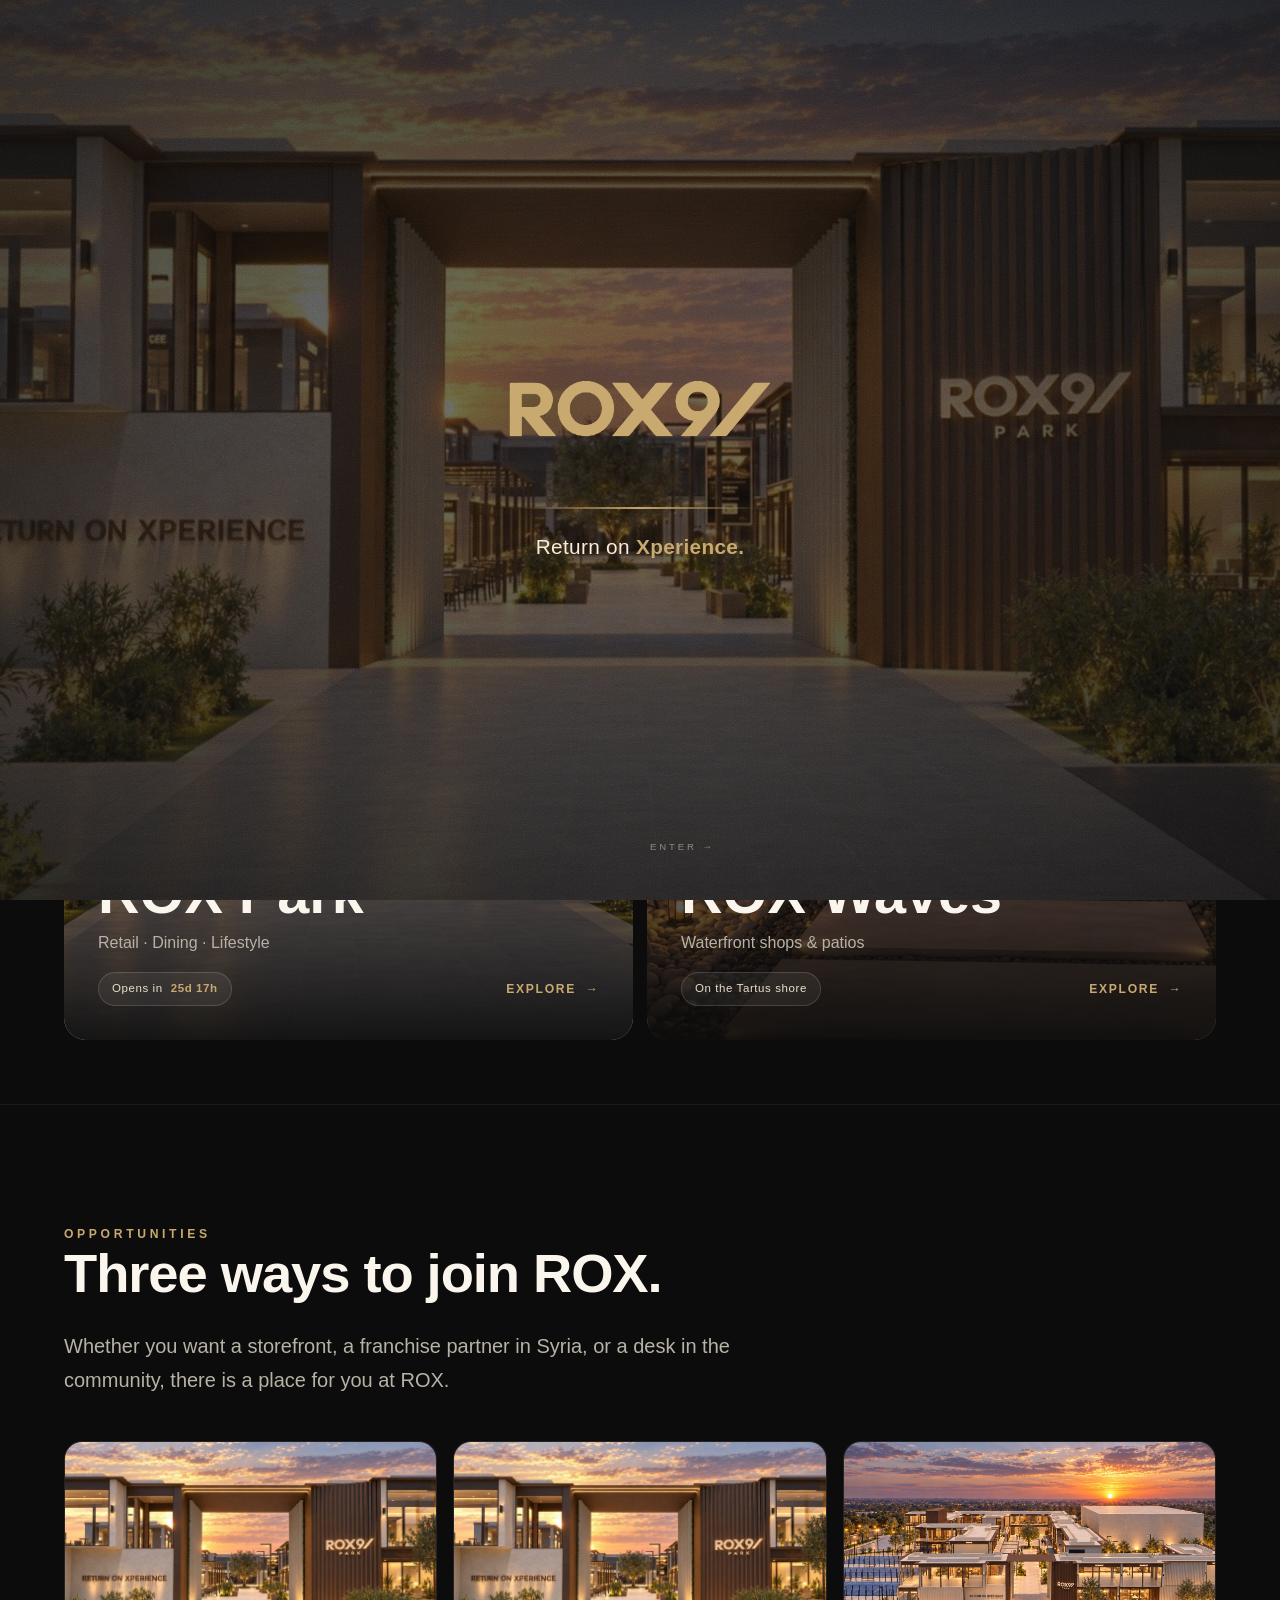
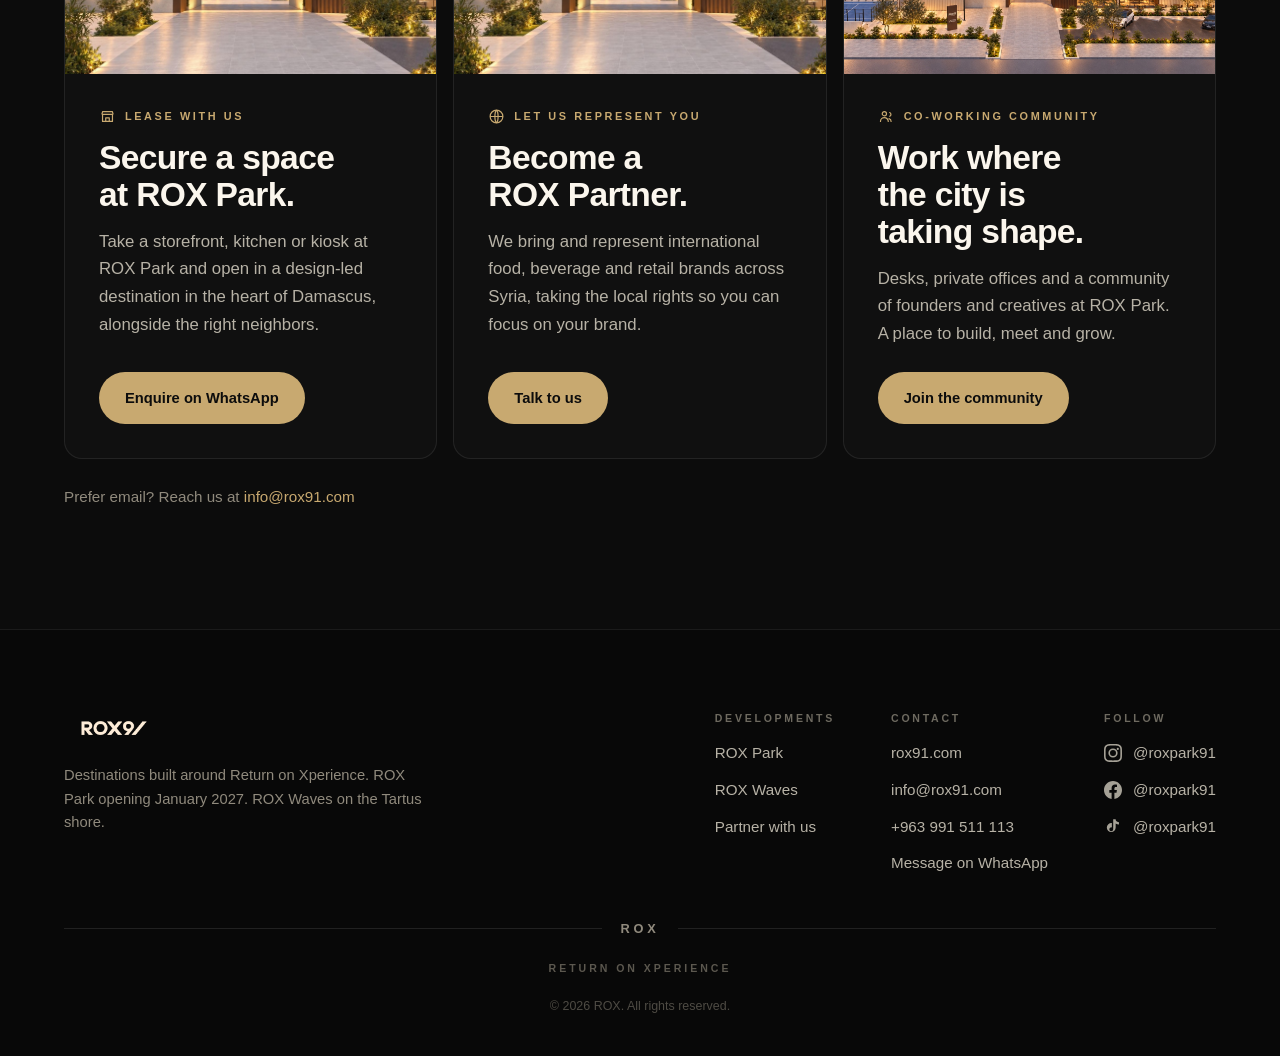
==== commit 22692cb4: "Rebrand to new ROX brand book + cinematic entrance + interactive leasing plan - Swap to the new ROX9" ====
--- a/index.html
+++ b/index.html
@@ -10,7 +10,7 @@
 <link rel="icon" type="image/png" sizes="16x16" href="/assets/favicon-16x16.png">
 <link rel="icon" href="/assets/favicon.ico" sizes="any">
 <link rel="apple-touch-icon" sizes="180x180" href="/assets/apple-touch-icon.png">
-<meta name="theme-color" content="#0B0B0C">
+<meta name="theme-color" content="#0C0C0C">
 <meta property="og:type" content="website">
 <meta property="og:site_name" content="ROX">
 <meta property="og:title" content="ROX · Return on Xperience">
@@ -18,9 +18,6 @@
 <meta property="og:url" content="https://rox91.com/">
 <meta property="og:image" content="https://rox91.com/assets/hero-dusk.jpg">
 <meta name="twitter:card" content="summary_large_image">
-<link rel="preconnect" href="https://fonts.googleapis.com">
-<link rel="preconnect" href="https://fonts.gstatic.com" crossorigin>
-<link href="https://fonts.googleapis.com/css2?family=Sora:wght@600;700;800&family=Manrope:wght@400;500;600;700&display=swap" rel="stylesheet">
 <link rel="stylesheet" href="/assets/site.css">
 <script type="application/ld+json">
 {
@@ -47,6 +44,18 @@
 </script>
 </head>
 <body>
+
+<div class="enter" aria-hidden="true">
+  <div class="enter-bg" style="background-image:url(/assets/park-gateway.jpg)"></div>
+  <div class="enter-veil"></div>
+  <div class="enter-grain"></div>
+  <div class="enter-core">
+    <img class="enter-logo" src="/assets/rox9-logo-gold.png" alt="ROX">
+    <div class="enter-rule"></div>
+    <div class="enter-tag">Return on <b>Xperience.</b></div>
+  </div>
+  <button class="enter-skip" type="button">Enter &#8594;</button>
+</div>
 
 <header class="hdr"><a href="/" aria-label="ROX home"><img class="hdr-logo" src="/assets/rox9-logo-gold.png" alt="ROX"></a></header>
 <button class="menu-btn" aria-label="Open menu" aria-expanded="false"><span class="burger"><span></span><span></span></span></button>
@@ -97,11 +106,11 @@
     <a class="pcard" href="/waves/" data-reveal aria-label="Explore ROX Waves">
       <div class="pcard-img" style="background-image:url(/assets/waves-hero.jpg)"></div>
       <div class="pcard-grad"></div>
-      <div class="pcard-top"><span class="loc">Tartus · Aug 6</span></div>
+      <div class="pcard-top"><span class="loc">Tartus · Waterfront</span></div>
       <div class="pcard-name">ROX Waves</div>
       <div class="pcard-sub">Waterfront shops &amp; patios</div>
       <div class="pcard-meta">
-        <span class="chip-count mini-count" data-target="2026-08-06T00:00:00">Opens in <b>—</b></span>
+        <span class="chip-count">On the Tartus shore</span>
         <span class="pcard-cta">Explore <span class="arrow">&#8594;</span></span>
       </div>
     </a>
@@ -152,7 +161,7 @@
     <div class="foot-top">
       <div class="foot-brand">
         <img src="/assets/rox9-logo-white.png" alt="ROX">
-        <p>Destinations built around Return on Xperience. ROX Park opening January 2027. ROX Waves opening August 2026 in Tartus.</p>
+        <p>Destinations built around Return on Xperience. ROX Park opening January 2027. ROX Waves on the Tartus shore.</p>
       </div>
       <div class="foot-cols">
         <div class="foot-col"><h4>Developments</h4><div class="links">
--- a/assets/site.css
+++ b/assets/site.css
@@ -1,10 +1,12 @@
 /* ROX — shared mobile-first stylesheet */
 :root{
-  --bg:#0B0B0C; --bg2:#080809; --card:#161618;
-  --text:#EDEAE2; --heading:#F7F5EF; --muted:#B7B2A6; --muted2:#8C877B; --faint:#6E6A60;
-  --gold:#C9A24A; --gold2:#E4C67E;
+  /* ROX brand book palette — Obsidian / Muted Gold / Warm Ivory / White */
+  --bg:#0C0C0C; --bg2:#080808; --card:#161618;
+  --text:#EADFCD; --heading:#FBF6ED; --ivory:#FDECD7; --muted:#B7B2A6; --muted2:#908A7D; --faint:#6E6A60;
+  --gold:#C8A970; --gold2:#E0C48E;
   --line:rgba(255,255,255,.08);
-  --sora:'Sora',sans-serif; --manrope:'Manrope',system-ui,sans-serif;
+  /* Helvetica Neue everywhere (brand book final) */
+  --sora:'Helvetica Neue',Helvetica,Arial,sans-serif; --manrope:'Helvetica Neue',Helvetica,Arial,sans-serif;
   --maxw:1240px; --pad:clamp(20px,5vw,64px);
 }
 *{box-sizing:border-box;margin:0;padding:0}
@@ -31,12 +33,12 @@
 
 /* header */
 .hdr{position:fixed;top:0;left:0;right:0;z-index:50;display:flex;align-items:center;justify-content:space-between;padding:16px var(--pad);transition:background .4s,padding .4s,border-color .4s;border-bottom:1px solid transparent}
-.hdr.scrolled{background:rgba(11,11,12,.82);backdrop-filter:blur(14px);-webkit-backdrop-filter:blur(14px);border-bottom-color:var(--line);padding:11px var(--pad)}
+.hdr.scrolled{background:rgba(12,12,12,.82);backdrop-filter:blur(14px);-webkit-backdrop-filter:blur(14px);border-bottom-color:var(--line);padding:11px var(--pad)}
 .hdr-logo{height:clamp(28px,7vw,38px);width:auto;opacity:0;animation:rox-fd .9s cubic-bezier(.2,.7,.2,1) .15s forwards}
 
 /* menu button */
-.menu-btn{position:fixed;top:calc(16px + (clamp(28px,7vw,38px) - clamp(44px,11vw,52px))/2);right:var(--pad);z-index:120;width:clamp(44px,11vw,52px);height:clamp(44px,11vw,52px);border-radius:50%;border:1px solid rgba(255,255,255,.18);background:rgba(11,11,12,.45);backdrop-filter:blur(12px);-webkit-backdrop-filter:blur(12px);cursor:pointer;display:flex;align-items:center;justify-content:center;opacity:0;animation:rox-fade .9s ease .3s forwards;transition:transform .35s,border-color .35s,background .35s}
-.menu-btn:hover{transform:scale(1.07);border-color:rgba(201,162,74,.6)}
+.menu-btn{position:fixed;top:calc(16px + (clamp(28px,7vw,38px) - clamp(44px,11vw,52px))/2);right:var(--pad);z-index:120;width:clamp(44px,11vw,52px);height:clamp(44px,11vw,52px);border-radius:50%;border:1px solid rgba(255,255,255,.18);background:rgba(12,12,12,.45);backdrop-filter:blur(12px);-webkit-backdrop-filter:blur(12px);cursor:pointer;display:flex;align-items:center;justify-content:center;opacity:0;animation:rox-fade .9s ease .3s forwards;transition:transform .35s,border-color .35s,background .35s}
+.menu-btn:hover{transform:scale(1.07);border-color:rgba(200,169,112,.6)}
 .burger{position:relative;width:22px;height:14px;pointer-events:none}
 .burger span{position:absolute;left:0;width:100%;height:2px;background:var(--text);border-radius:2px;transition:transform .45s cubic-bezier(.2,.7,.2,1),opacity .3s}
 .burger span:nth-child(1){top:2px}.burger span:nth-child(2){bottom:2px}
@@ -72,7 +74,7 @@
 .pcard{position:relative;display:flex;flex-direction:column;justify-content:flex-end;min-height:clamp(340px,56vh,520px);border-radius:22px;overflow:hidden;padding:clamp(22px,4vw,34px);isolation:isolate}
 .pcard-img{position:absolute;inset:0;z-index:-2;background-size:cover;background-position:center;transition:transform 1s cubic-bezier(.2,.7,.2,1)}
 .pcard:hover .pcard-img{transform:scale(1.06)}
-.pcard-grad{position:absolute;inset:0;z-index:-1;background:linear-gradient(180deg,rgba(11,11,12,.45) 0%,rgba(11,11,12,.05) 32%,rgba(11,11,12,.55) 68%,rgba(11,11,12,.95) 100%)}
+.pcard-grad{position:absolute;inset:0;z-index:-1;background:linear-gradient(180deg,rgba(12,12,12,.45) 0%,rgba(12,12,12,.05) 32%,rgba(12,12,12,.55) 68%,rgba(12,12,12,.95) 100%)}
 .pcard-top{position:absolute;top:0;left:0;right:0;padding:clamp(20px,4vw,30px);display:flex;justify-content:space-between;gap:12px;font-size:.66rem;letter-spacing:.2em;text-transform:uppercase;font-weight:700}
 .pcard-top .proj{color:var(--gold)}
 .pcard-top .loc{color:var(--text)}
@@ -100,9 +102,9 @@
 .vstage video{cursor:pointer}
 .vplay{position:absolute;inset:0;display:flex;align-items:center;justify-content:center;pointer-events:none;opacity:0;transition:opacity .3s;z-index:1}
 .vplay.show{opacity:1}
-.vplay .ic{width:70px;height:70px;border-radius:50%;background:rgba(11,11,12,.5);-webkit-backdrop-filter:blur(8px);backdrop-filter:blur(8px);display:flex;align-items:center;justify-content:center;color:#fff}
-.vbtn{display:inline-flex;align-items:center;gap:8px;padding:10px 15px;border-radius:100px;border:1px solid rgba(255,255,255,.2);background:rgba(11,11,12,.55);backdrop-filter:blur(10px);-webkit-backdrop-filter:blur(10px);color:var(--text);font-family:var(--manrope);font-size:.78rem;font-weight:600;cursor:pointer;transition:background .25s,border-color .25s}
-.vbtn:hover{background:rgba(201,162,74,.9);color:var(--bg);border-color:transparent}
+.vplay .ic{width:70px;height:70px;border-radius:50%;background:rgba(12,12,12,.5);-webkit-backdrop-filter:blur(8px);backdrop-filter:blur(8px);display:flex;align-items:center;justify-content:center;color:#fff}
+.vbtn{display:inline-flex;align-items:center;gap:8px;padding:10px 15px;border-radius:100px;border:1px solid rgba(255,255,255,.2);background:rgba(12,12,12,.55);backdrop-filter:blur(10px);-webkit-backdrop-filter:blur(10px);color:var(--text);font-family:var(--manrope);font-size:.78rem;font-weight:600;cursor:pointer;transition:background .25s,border-color .25s}
+.vbtn:hover{background:rgba(200,169,112,.9);color:var(--bg);border-color:transparent}
 .vbtn svg{flex:none}
 .vcue{display:flex;align-items:center;justify-content:center;gap:8px;flex-direction:column;margin:clamp(20px,4vh,30px) 0 0;color:var(--muted2)}
 .vcue .line{width:1px;height:26px;background:linear-gradient(var(--muted2),transparent);animation:rox-cue 2s ease-in-out infinite}
@@ -114,7 +116,7 @@
 .vstage:-webkit-full-screen video{position:static;inset:auto;width:100%;height:100%;object-fit:contain}
 video:fullscreen{object-fit:contain}
 video:-webkit-full-screen{object-fit:contain}
-.rotate-hint{position:absolute;left:50%;bottom:12%;transform:translateX(-50%);z-index:6;padding:11px 20px;border-radius:100px;background:rgba(11,11,12,.8);-webkit-backdrop-filter:blur(8px);backdrop-filter:blur(8px);color:#fff;font-size:.85rem;font-weight:600;letter-spacing:.02em;white-space:nowrap;opacity:0;transition:opacity .4s;pointer-events:none}
+.rotate-hint{position:absolute;left:50%;bottom:12%;transform:translateX(-50%);z-index:6;padding:11px 20px;border-radius:100px;background:rgba(12,12,12,.8);-webkit-backdrop-filter:blur(8px);backdrop-filter:blur(8px);color:#fff;font-size:.85rem;font-weight:600;letter-spacing:.02em;white-space:nowrap;opacity:0;transition:opacity .4s;pointer-events:none}
 .rotate-hint.show{opacity:1}
 
 /* countdown block */
@@ -133,7 +135,7 @@
 .cat{position:relative;aspect-ratio:4/5;border-radius:16px;overflow:hidden}
 .cat-img{position:absolute;inset:0;background-size:cover;background-position:center;transition:transform .9s cubic-bezier(.2,.7,.2,1)}
 .cat:hover .cat-img{transform:scale(1.06)}
-.cat-grad{position:absolute;inset:0;background:linear-gradient(180deg,rgba(11,11,12,.05) 30%,rgba(11,11,12,.85) 100%)}
+.cat-grad{position:absolute;inset:0;background:linear-gradient(180deg,rgba(12,12,12,.05) 30%,rgba(12,12,12,.85) 100%)}
 .cat-body{position:absolute;left:0;right:0;bottom:0;padding:22px}
 .cat-tag{font-size:.62rem;letter-spacing:.24em;text-transform:uppercase;color:var(--gold);font-weight:600;margin-bottom:7px}
 .cat-title{font-family:var(--sora);font-weight:700;font-size:clamp(1.3rem,3vw,1.7rem);color:var(--heading);line-height:1.05}
@@ -142,7 +144,7 @@
 /* phases (waves) */
 .phases{display:flex;flex-direction:column;gap:12px}
 .phase{display:flex;align-items:center;justify-content:space-between;gap:16px;padding:18px 20px;border-radius:14px;border:1px solid rgba(255,255,255,.1);background:rgba(255,255,255,.03)}
-.phase.live{border-color:rgba(201,162,74,.4);background:rgba(201,162,74,.08)}
+.phase.live{border-color:rgba(200,169,112,.4);background:rgba(200,169,112,.08)}
 .phase .pt{font-family:var(--sora);font-weight:700;color:var(--heading);font-size:1.05rem}
 .phase .pd{font-size:.85rem;color:var(--muted2);margin-top:2px}
 .badge{flex:none;font-size:.64rem;letter-spacing:.14em;text-transform:uppercase;font-weight:700;padding:7px 12px;border-radius:100px}
@@ -158,14 +160,14 @@
 .switch{display:flex;flex-wrap:wrap;gap:12px;margin-top:30px}
 .btn-ghost,.btn-gold{display:inline-flex;align-items:center;gap:9px;padding:15px 26px;border-radius:100px;font-family:var(--sora);font-weight:700;font-size:.92rem;transition:transform .25s,box-shadow .25s,background .25s,border-color .25s}
 .btn-gold{background:var(--gold);color:var(--bg)}
-.btn-gold:hover{color:var(--bg);transform:translateY(-2px);box-shadow:0 14px 32px -10px rgba(201,162,74,.5)}
+.btn-gold:hover{color:var(--bg);transform:translateY(-2px);box-shadow:0 14px 32px -10px rgba(200,169,112,.5)}
 .btn-ghost{border:1px solid rgba(255,255,255,.2);color:var(--text)}
 .btn-ghost:hover{border-color:var(--gold);color:var(--gold2);transform:translateY(-2px)}
 
 /* F&B opportunities */
 .opps{display:grid;grid-template-columns:1fr;gap:16px;margin-top:clamp(28px,4vw,44px)}
 .opp{border:1px solid var(--line);background:rgba(255,255,255,.02);border-radius:18px;overflow:hidden;display:flex;flex-direction:column;transition:border-color .3s,background .3s}
-.opp:hover{border-color:rgba(201,162,74,.45);background:rgba(201,162,74,.04)}
+.opp:hover{border-color:rgba(200,169,112,.45);background:rgba(200,169,112,.04)}
 .opp-img{aspect-ratio:16/10;background-size:cover;background-position:center;transition:transform .9s cubic-bezier(.2,.7,.2,1)}
 .opp:hover .opp-img{transform:scale(1.05)}
 .opp-body{padding:clamp(24px,4vw,34px);display:flex;flex-direction:column;flex:1}
@@ -179,7 +181,7 @@
 @media(min-width:860px){.feat{grid-template-columns:1fr 1fr;gap:clamp(44px,5vw,80px)}.feat.rev .feat-img{order:2}}
 /* full-bleed image band */
 .band{position:relative;min-height:clamp(340px,58vh,560px);background-size:cover;background-position:center;display:flex;align-items:flex-end;padding:clamp(40px,7vw,84px) var(--pad);overflow:hidden}
-.band::before{content:"";position:absolute;inset:0;background:linear-gradient(180deg,rgba(11,11,12,.3),rgba(11,11,12,.1) 42%,rgba(11,11,12,.88))}
+.band::before{content:"";position:absolute;inset:0;background:linear-gradient(180deg,rgba(12,12,12,.3),rgba(12,12,12,.1) 42%,rgba(12,12,12,.88))}
 .band-inner{position:relative;max-width:var(--maxw);width:100%;margin:0 auto}
 .band-inner h2{font-family:var(--sora);font-weight:800;font-size:clamp(2rem,6vw,3.6rem);line-height:1.05;letter-spacing:-.025em;color:var(--heading);max-width:780px;text-wrap:balance}
 .band-inner .eyebrow{margin-bottom:16px}
@@ -212,7 +214,7 @@
 /* floating whatsapp */
 .fab{position:fixed;bottom:clamp(16px,4vw,26px);right:clamp(16px,5vw,26px);z-index:95;display:inline-flex;align-items:center;gap:10px;padding:13px 20px 13px 16px;border-radius:100px;background:var(--gold);color:var(--bg);font-family:var(--sora);font-weight:700;font-size:.9rem;box-shadow:0 14px 34px -10px rgba(0,0,0,.6);opacity:0;pointer-events:none;transform:translateY(8px);transition:opacity .4s,transform .3s cubic-bezier(.2,.7,.2,1),box-shadow .3s}
 .fab.show{opacity:1;pointer-events:auto;transform:none}
-.fab:hover{color:var(--bg);transform:translateY(-3px);box-shadow:0 18px 40px -10px rgba(201,162,74,.55)}
+.fab:hover{color:var(--bg);transform:translateY(-3px);box-shadow:0 18px 40px -10px rgba(200,169,112,.55)}
 .fab svg{flex:none}
 @media(max-width:560px){.fab{padding:15px;border-radius:50%}.fab .txt{display:none}}
 
@@ -230,3 +232,102 @@
   *{animation-duration:.001ms !important;transition-duration:.001ms !important}
   [data-reveal]{opacity:1 !important;transform:none !important;filter:none !important}
 }
+
+/* ========== Cinematic entrance (homepage) ========== */
+body.entering{overflow:hidden}
+.enter{position:fixed;inset:0;z-index:300;background:#0C0C0C;overflow:hidden;display:flex;align-items:center;justify-content:center;will-change:transform}
+.enter.done{animation:enter-lift 1.15s cubic-bezier(.76,0,.24,1) forwards}
+@keyframes enter-lift{to{transform:translateY(-101%)}}
+.enter-bg{position:absolute;inset:0;background-size:cover;background-position:center;opacity:0;transform:scale(1.2);animation:enter-bg 3.4s cubic-bezier(.2,.7,.2,1) forwards}
+@keyframes enter-bg{0%{opacity:0;transform:scale(1.2)}34%{opacity:.5}100%{opacity:.62;transform:scale(1.03)}}
+.enter-veil{position:absolute;inset:0;background:radial-gradient(125% 92% at 50% 45%,rgba(12,12,12,.28),rgba(12,12,12,.84) 70%,#0C0C0C)}
+.enter-grain{position:absolute;inset:0;opacity:.5;mix-blend-mode:soft-light;background-image:url("data:image/svg+xml,%3Csvg xmlns='http://www.w3.org/2000/svg' width='140' height='140'%3E%3Cfilter id='n'%3E%3CfeTurbulence type='fractalNoise' baseFrequency='.9' numOctaves='2'/%3E%3C/filter%3E%3Crect width='100%25' height='100%25' filter='url(%23n)'/%3E%3C/svg%3E")}
+.enter-core{position:relative;text-align:center;padding:0 24px}
+.enter-logo{width:min(64vw,400px);height:auto;margin:0 auto;opacity:0;transform:translateY(16px) scale(.98);filter:drop-shadow(0 14px 40px rgba(0,0,0,.55));animation:enter-fade 1s cubic-bezier(.2,.7,.2,1) .3s forwards}
+.enter-rule{width:0;height:2px;background:linear-gradient(90deg,transparent,var(--gold),transparent);margin:26px auto 0;animation:enter-rule 1.05s cubic-bezier(.76,0,.24,1) 1s forwards}
+@keyframes enter-rule{to{width:min(46vw,240px)}}
+.enter-tag{margin-top:22px;font-family:var(--sora);color:var(--ivory);font-weight:400;font-size:clamp(.92rem,3.6vw,1.3rem);letter-spacing:.015em;opacity:0;animation:enter-fade 1.1s ease 1.2s forwards}
+.enter-tag b{color:var(--gold);font-weight:600}
+.enter-skip{position:absolute;bottom:clamp(22px,5vh,38px);left:50%;transform:translateX(-50%);display:inline-flex;align-items:center;gap:9px;font-family:var(--manrope);font-size:.6rem;letter-spacing:.3em;text-transform:uppercase;color:var(--muted2);opacity:0;animation:enter-fade 1s ease 1.9s forwards;cursor:pointer;background:none;border:none;padding:10px}
+.enter-skip:hover{color:var(--gold)}
+@keyframes enter-fade{to{opacity:1;transform:none}}
+
+/* portal idle drift (subtle life on card imagery) */
+.pcard-img{animation:rox-drift 18s ease-in-out infinite alternate}
+@keyframes rox-drift{from{transform:scale(1.04)}to{transform:scale(1.11)}}
+.pcard:hover .pcard-img{animation-play-state:paused;transform:scale(1.07)}
+
+/* ========== Interactive leasing plan (ROX Park) ========== */
+.plan-wrap{border:1px solid var(--line);border-radius:22px;overflow:hidden;background:var(--card);margin-top:clamp(26px,4vw,40px)}
+.plan-aerial{position:relative;aspect-ratio:16/7.5;min-height:200px;background-size:cover;background-position:center}
+.plan-aerial::after{content:"";position:absolute;inset:0;background:linear-gradient(180deg,rgba(12,12,12,.2),rgba(12,12,12,.1) 40%,rgba(12,12,12,.92))}
+.plan-aerial .zlabel{position:absolute;z-index:2;font-size:.6rem;letter-spacing:.2em;text-transform:uppercase;font-weight:700;color:var(--ivory);padding:6px 11px;border-radius:100px;background:rgba(12,12,12,.5);border:1px solid rgba(200,169,112,.4);-webkit-backdrop-filter:blur(6px);backdrop-filter:blur(6px);white-space:nowrap}
+.plan-aerial .zcap{position:absolute;z-index:2;left:clamp(16px,4vw,28px);bottom:clamp(14px,3vw,22px);right:clamp(16px,4vw,28px);display:flex;flex-wrap:wrap;align-items:flex-end;justify-content:space-between;gap:10px}
+.plan-aerial .zcap .t{font-family:var(--sora);font-weight:700;color:var(--heading);font-size:clamp(1.1rem,3.2vw,1.6rem)}
+.plan-aerial .zcap .s{font-size:.78rem;color:var(--muted)}
+.plan-body{padding:clamp(22px,4vw,36px)}
+.plan-tally{display:flex;flex-wrap:wrap;align-items:center;gap:14px 24px;margin-bottom:22px}
+.plan-bar{flex:1;min-width:180px;height:8px;border-radius:100px;background:rgba(255,255,255,.08);overflow:hidden}
+.plan-bar i{display:block;height:100%;width:0;border-radius:100px;background:linear-gradient(90deg,var(--gold),var(--gold2));transition:width 1.1s cubic-bezier(.2,.7,.2,1)}
+.plan-tally .pct{font-family:var(--sora);font-weight:700;color:var(--heading);font-size:1.05rem;font-variant-numeric:tabular-nums}
+.plan-tally .pct b{color:var(--gold)}
+.plan-legend{display:flex;flex-wrap:wrap;gap:12px 20px;margin-bottom:20px}
+.lg{display:inline-flex;align-items:center;gap:9px;font-size:.82rem;color:var(--muted)}
+.lg i{width:15px;height:15px;border-radius:5px;flex:none}
+.lg i{position:relative}
+.lg.avail i{background:linear-gradient(145deg,var(--gold2),var(--gold))}
+.lg.leased i{background:#1c1c1e;border:1px solid rgba(255,255,255,.1)}
+.lg.leased i::after{content:"";position:absolute;inset:0;background-image:url("data:image/svg+xml,%3Csvg xmlns='http://www.w3.org/2000/svg' viewBox='0 0 24 24' fill='none' stroke='%23C8A970' stroke-width='3.4' stroke-linecap='round' stroke-linejoin='round'%3E%3Cpath d='M20 6L9 17l-5-5'/%3E%3C/svg%3E");background-size:10px;background-repeat:no-repeat;background-position:center}
+.lg.soon i{background:transparent;border:1px dashed rgba(200,169,112,.45)}
+.lg.avail{color:var(--ivory);font-weight:600}
+.plan-zone{margin-top:22px}
+.plan-zone h4{font-size:.68rem;letter-spacing:.22em;text-transform:uppercase;color:var(--ivory);font-weight:700;margin-bottom:13px;display:flex;align-items:center;flex-wrap:wrap;gap:6px 11px}
+.plan-zone h4 .zi{width:28px;height:28px;flex:none;display:inline-flex;align-items:center;justify-content:center;color:var(--gold);border:1px solid rgba(200,169,112,.3);border-radius:9px;background:rgba(200,169,112,.07)}
+.plan-zone h4 .zi svg{width:16px;height:16px}
+.plan-zone h4 .ct{color:var(--muted2);letter-spacing:.08em;font-weight:600;margin-left:auto}
+.plan-zone h4 .ct b{color:var(--gold)}
+.plan-grid{display:grid;grid-template-columns:repeat(auto-fill,minmax(clamp(48px,13vw,64px),1fr));gap:9px}
+.unit{position:relative;aspect-ratio:1;border-radius:12px;border:1px solid var(--line);background:#141416;display:flex;flex-direction:column;align-items:center;justify-content:center;gap:2px;font-family:var(--sora);font-size:.82rem;font-weight:700;color:var(--muted);cursor:pointer;opacity:0;transform:translateY(10px) scale(.95);transition:transform .22s cubic-bezier(.2,.7,.2,1),border-color .22s,box-shadow .22s,background .22s;-webkit-tap-highlight-color:transparent}
+.unit.in{opacity:1;transform:none;transition:opacity .5s ease,transform .55s cubic-bezier(.2,.7,.2,1)}
+.unit b{font-weight:400;opacity:.55;font-size:.86em}
+/* AVAILABLE — the space you can take: bright gold, gently breathing */
+.unit.avail{background:linear-gradient(145deg,var(--gold2),var(--gold));color:#0C0C0C;border-color:transparent;box-shadow:0 0 0 0 rgba(200,169,112,.5);animation:unit-pulse 2.9s ease-in-out infinite}
+@keyframes unit-pulse{0%,100%{box-shadow:0 0 0 0 rgba(200,169,112,.5)}55%{box-shadow:0 0 0 7px rgba(200,169,112,0)}}
+/* LEASED — taken: muted, with a check */
+.unit.leased{background:#161618;color:var(--muted2);border-color:rgba(255,255,255,.07)}
+.unit.leased::after{content:"";position:absolute;top:6px;right:7px;width:11px;height:11px;border-radius:50%;background:rgba(200,169,112,.22);background-image:url("data:image/svg+xml,%3Csvg xmlns='http://www.w3.org/2000/svg' viewBox='0 0 24 24' fill='none' stroke='%23C8A970' stroke-width='3.4' stroke-linecap='round' stroke-linejoin='round'%3E%3Cpath d='M20 6L9 17l-5-5'/%3E%3C/svg%3E");background-size:9px;background-repeat:no-repeat;background-position:center}
+/* COMING SOON — dashed, faint */
+.unit.soon{background:transparent;border:1px dashed rgba(200,169,112,.33);color:var(--faint)}
+.unit:hover{transform:translateY(-3px) scale(1.06)}
+.unit.avail:hover{animation-play-state:paused;box-shadow:0 10px 26px -8px rgba(200,169,112,.65)}
+.unit.sel{box-shadow:0 0 0 2px var(--heading),0 14px 28px -12px rgba(0,0,0,.75)!important;transform:translateY(-3px) scale(1.06);animation:none}
+.plan-detail{margin-top:22px;min-height:66px;border:1px solid var(--line);border-radius:14px;background:rgba(255,255,255,.02);padding:16px 20px;display:flex;flex-wrap:wrap;align-items:center;gap:8px 18px;transition:border-color .3s}
+.plan-detail.on{border-color:rgba(200,169,112,.4)}
+.plan-detail .du{font-family:var(--sora);font-weight:700;color:var(--heading);font-size:1.1rem}
+.plan-detail .dbadge{font-size:.6rem;letter-spacing:.14em;text-transform:uppercase;font-weight:700;padding:5px 11px;border-radius:100px}
+.plan-detail .dbadge.leased{background:var(--gold);color:#0C0C0C}
+.plan-detail .dbadge.avail{color:var(--gold);border:1px solid var(--gold)}
+.plan-detail .dbadge.soon{color:var(--muted2);border:1px solid var(--line)}
+.plan-detail .dmeta{color:var(--muted);font-size:.92rem}
+.plan-detail .dcta{margin-left:auto}
+.plan-detail .dhint{color:var(--muted2);font-size:.92rem}
+.plan-note{margin-top:16px;color:var(--muted2);font-size:.85rem;line-height:1.6}
+@media(max-width:560px){.plan-detail .dcta{margin-left:0;width:100%}}
+
+/* leasing plan helper line + glow dot */
+.plan-help{display:flex;align-items:center;gap:10px;margin:2px 0 4px;color:var(--muted);font-size:.9rem;line-height:1.5}
+.plan-help .gl{flex:none;width:12px;height:12px;border-radius:50%;background:linear-gradient(145deg,var(--gold2),var(--gold));box-shadow:0 0 0 0 rgba(200,169,112,.5);animation:unit-pulse 2.9s ease-in-out infinite}
+
+/* pillars strip (icon anchors) */
+.pillars{display:grid;grid-template-columns:repeat(2,1fr);gap:12px;margin-top:clamp(28px,4vw,40px)}
+@media(min-width:640px){.pillars{grid-template-columns:repeat(4,1fr)}}
+.pill{display:flex;flex-direction:column;align-items:center;gap:13px;padding:clamp(22px,3.5vw,30px) 14px;border:1px solid var(--line);border-radius:16px;background:rgba(255,255,255,.02);transition:border-color .35s,transform .35s cubic-bezier(.2,.7,.2,1),background .35s}
+.pill:hover{border-color:rgba(200,169,112,.42);transform:translateY(-4px);background:rgba(200,169,112,.045)}
+.pill .pi{width:46px;height:46px;display:inline-flex;align-items:center;justify-content:center;color:var(--gold);border:1px solid rgba(200,169,112,.3);border-radius:12px;background:rgba(200,169,112,.06);transition:transform .35s cubic-bezier(.2,.7,.2,1)}
+.pill:hover .pi{transform:scale(1.08) rotate(-3deg)}
+.pill .pi svg{width:24px;height:24px}
+.pill .pl{font-family:var(--sora);font-weight:600;font-size:.95rem;color:var(--heading);letter-spacing:.01em}
+.pill .ps{font-size:.72rem;color:var(--muted2);text-align:center;line-height:1.4}
+/* icon chip on opportunity tags */
+.opp .tag{display:inline-flex;align-items:center;gap:9px}
+.opp .tag .ti{width:17px;height:17px;color:var(--gold);flex:none}
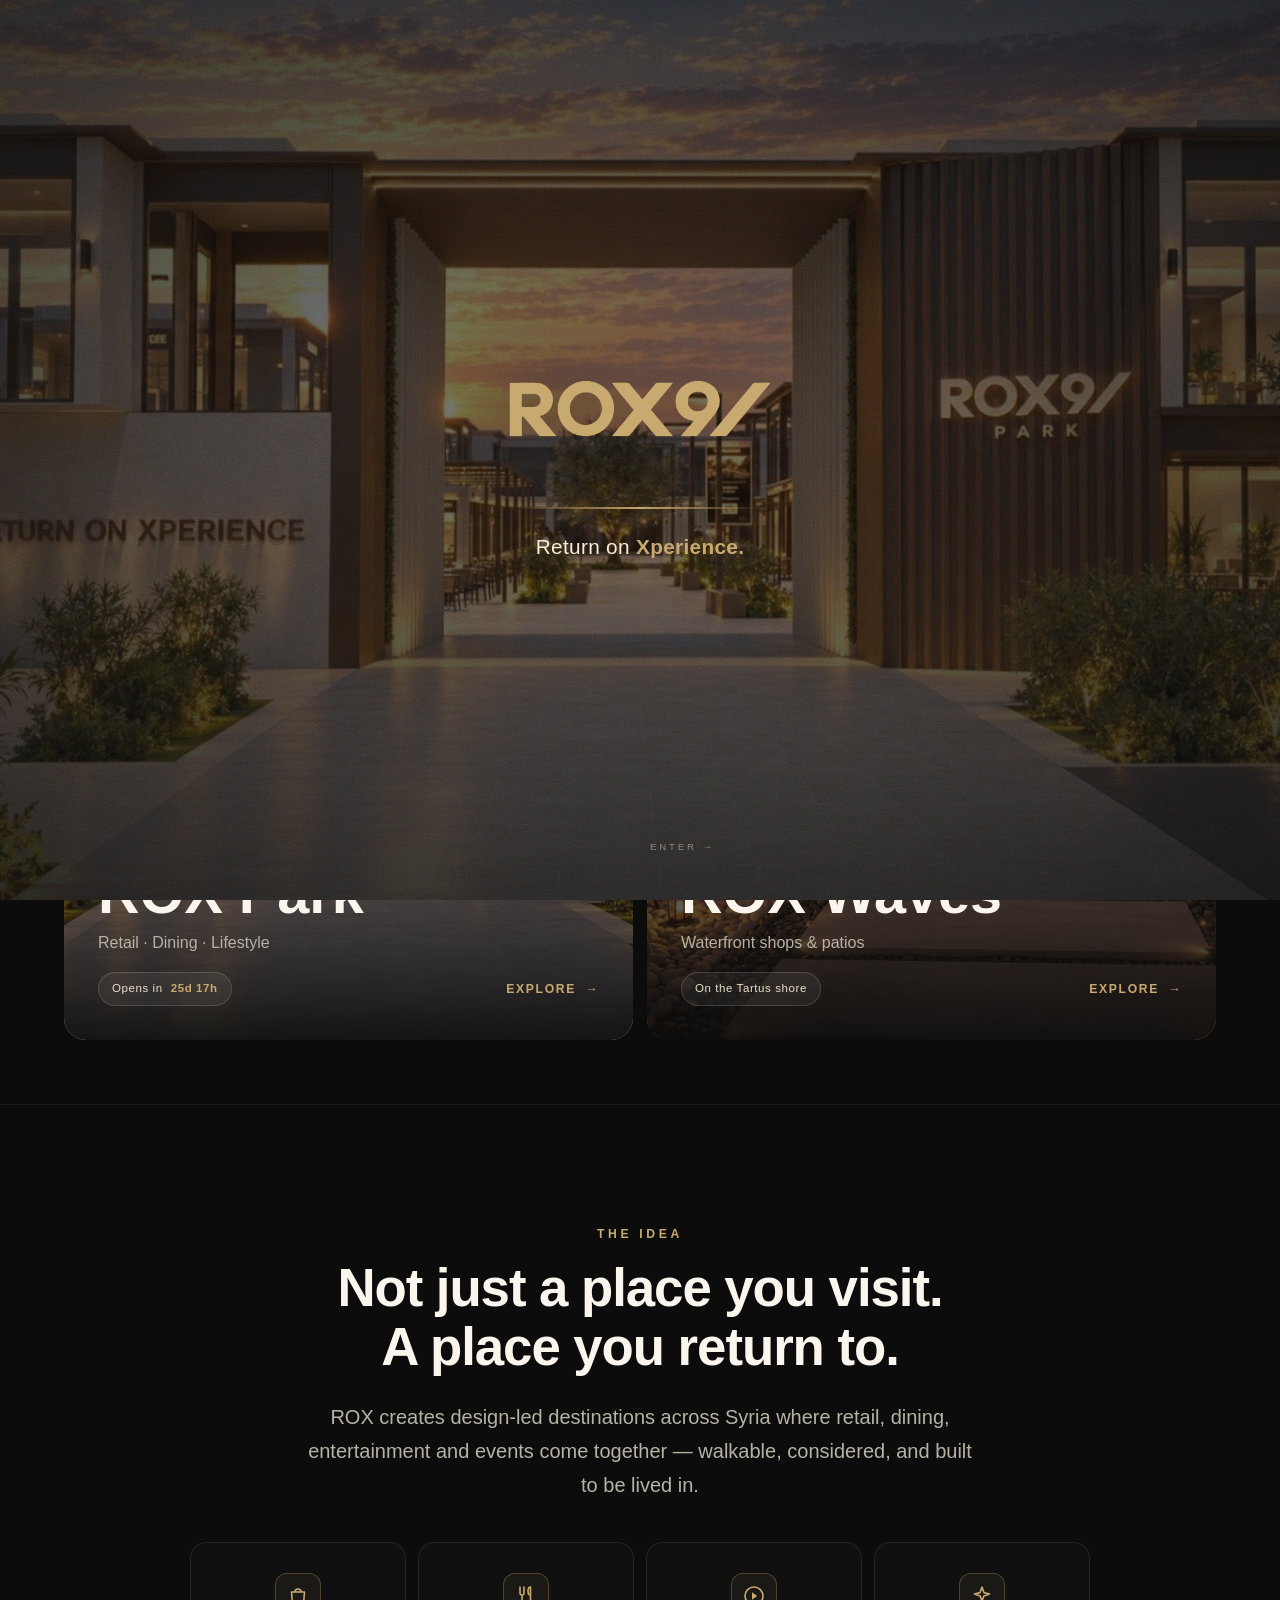
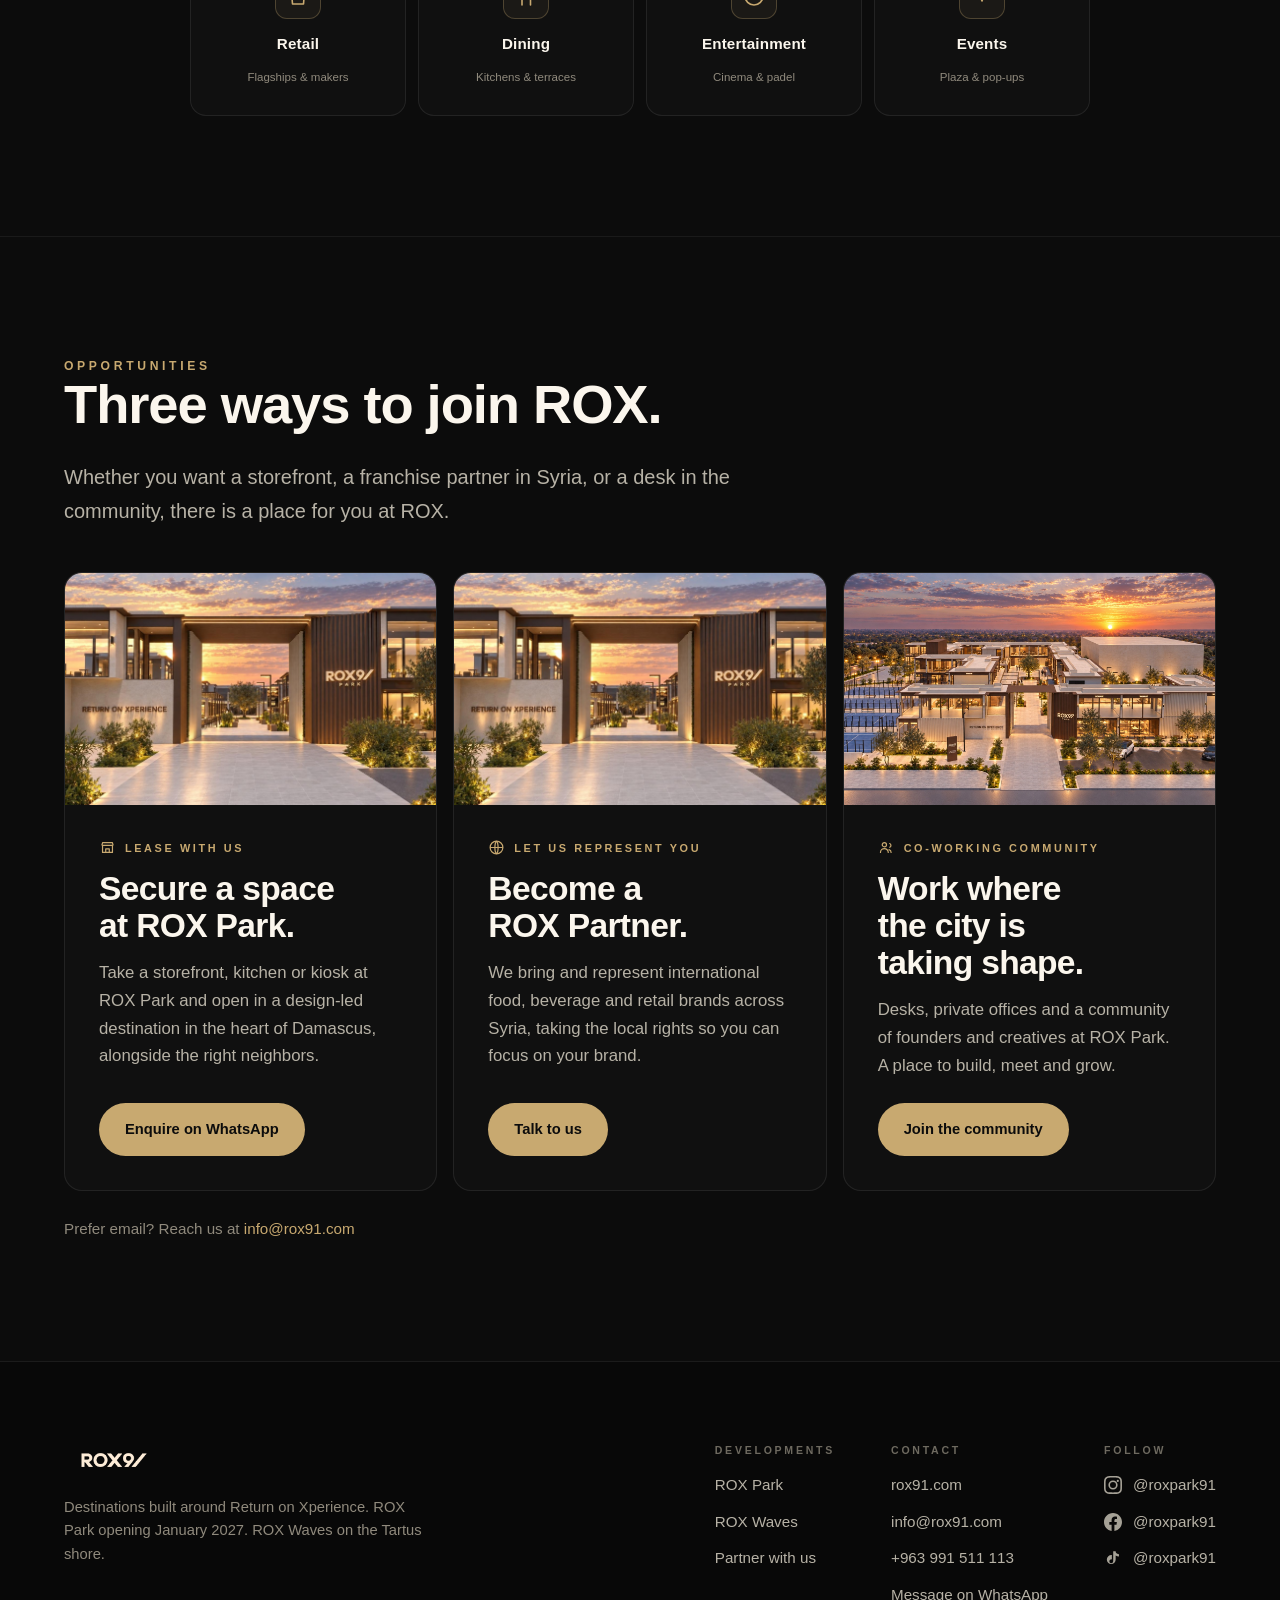
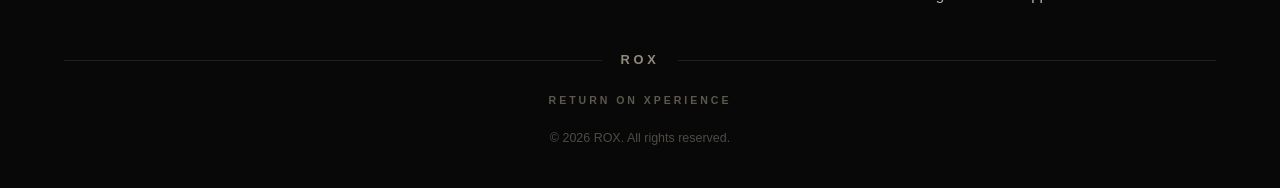
==== commit a75fde54: "Homepage IA: add brand 'The idea' + pillars section between the destination chooser and the partner " ====
--- a/index.html
+++ b/index.html
@@ -118,6 +118,20 @@
   </div>
 </main>
 
+<section class="sec">
+  <div class="wrap" style="text-align:center;max-width:900px;margin:0 auto">
+    <div class="eyebrow" data-reveal>The idea</div>
+    <h2 data-reveal data-d="110" style="margin-top:14px;font-weight:700;font-size:clamp(1.9rem,5.4vw,3.3rem)">Not just a place you visit. A place you return to.</h2>
+    <p class="lead" data-reveal data-d="200" style="margin-left:auto;margin-right:auto">ROX creates design-led destinations across Syria where retail, dining, entertainment and events come together — walkable, considered, and built to be lived in.</p>
+    <div class="pillars">
+      <div class="pill" data-reveal data-d="120"><span class="pi"><svg viewBox="0 0 24 24" fill="none" stroke="currentColor" stroke-width="1.6" stroke-linejoin="round"><path d="M5.5 8h13l-1 12h-11l-1-12Z"/><path d="M9 8a3 3 0 0 1 6 0"/></svg></span><span class="pl">Retail</span><span class="ps">Flagships &amp; makers</span></div>
+      <div class="pill" data-reveal data-d="200"><span class="pi"><svg viewBox="0 0 24 24" fill="none" stroke="currentColor" stroke-width="1.6" stroke-linecap="round" stroke-linejoin="round"><path d="M6 3v6a2 2 0 0 0 4 0V3M8 11v10"/><path d="M16.5 3C15 3 14 5 14 7.5s1 3.5 2.5 3.5M16.5 3v18"/></svg></span><span class="pl">Dining</span><span class="ps">Kitchens &amp; terraces</span></div>
+      <div class="pill" data-reveal data-d="280"><span class="pi"><svg viewBox="0 0 24 24" fill="none" stroke="currentColor" stroke-width="1.6"><circle cx="12" cy="12" r="9"/><path d="M10 8.3l5.2 3.7L10 15.7V8.3Z" fill="currentColor" stroke="none"/></svg></span><span class="pl">Entertainment</span><span class="ps">Cinema &amp; padel</span></div>
+      <div class="pill" data-reveal data-d="360"><span class="pi"><svg viewBox="0 0 24 24" fill="none" stroke="currentColor" stroke-width="1.6" stroke-linejoin="round"><path d="M12 3l1.9 5.6L19.5 10l-5.6 1.9L12 17l-1.9-5.1L4.5 10l5.6-1.4L12 3Z"/></svg></span><span class="pl">Events</span><span class="ps">Plaza &amp; pop-ups</span></div>
+    </div>
+  </div>
+</section>
+
 <section id="partners" class="sec" style="scroll-margin-top:70px">
   <div class="wrap">
     <div class="eyebrow" data-reveal>Opportunities</div>
--- a/assets/site.css
+++ b/assets/site.css
@@ -239,10 +239,11 @@
 .enter.done{animation:enter-lift 1.15s cubic-bezier(.76,0,.24,1) forwards}
 @keyframes enter-lift{to{transform:translateY(-101%)}}
 .enter-bg{position:absolute;inset:0;background-size:cover;background-position:center;opacity:0;transform:scale(1.2);animation:enter-bg 3.4s cubic-bezier(.2,.7,.2,1) forwards}
-@keyframes enter-bg{0%{opacity:0;transform:scale(1.2)}34%{opacity:.5}100%{opacity:.62;transform:scale(1.03)}}
+@keyframes enter-bg{0%{opacity:0;transform:scale(1.18)}20%{opacity:.4}100%{opacity:.66;transform:scale(1.03)}}
 .enter-veil{position:absolute;inset:0;background:radial-gradient(125% 92% at 50% 45%,rgba(12,12,12,.28),rgba(12,12,12,.84) 70%,#0C0C0C)}
 .enter-grain{position:absolute;inset:0;opacity:.5;mix-blend-mode:soft-light;background-image:url("data:image/svg+xml,%3Csvg xmlns='http://www.w3.org/2000/svg' width='140' height='140'%3E%3Cfilter id='n'%3E%3CfeTurbulence type='fractalNoise' baseFrequency='.9' numOctaves='2'/%3E%3C/filter%3E%3Crect width='100%25' height='100%25' filter='url(%23n)'/%3E%3C/svg%3E")}
 .enter-core{position:relative;text-align:center;padding:0 24px}
+.enter-core::before{content:"";position:absolute;left:50%;top:46%;transform:translate(-50%,-50%);width:min(92vw,560px);height:min(92vw,560px);background:radial-gradient(circle,rgba(200,169,112,.18),rgba(12,12,12,0) 64%);pointer-events:none;z-index:-1;opacity:0;animation:enter-fade 1.3s ease .2s forwards}
 .enter-logo{width:min(64vw,400px);height:auto;margin:0 auto;opacity:0;transform:translateY(16px) scale(.98);filter:drop-shadow(0 14px 40px rgba(0,0,0,.55));animation:enter-fade 1s cubic-bezier(.2,.7,.2,1) .3s forwards}
 .enter-rule{width:0;height:2px;background:linear-gradient(90deg,transparent,var(--gold),transparent);margin:26px auto 0;animation:enter-rule 1.05s cubic-bezier(.76,0,.24,1) 1s forwards}
 @keyframes enter-rule{to{width:min(46vw,240px)}}
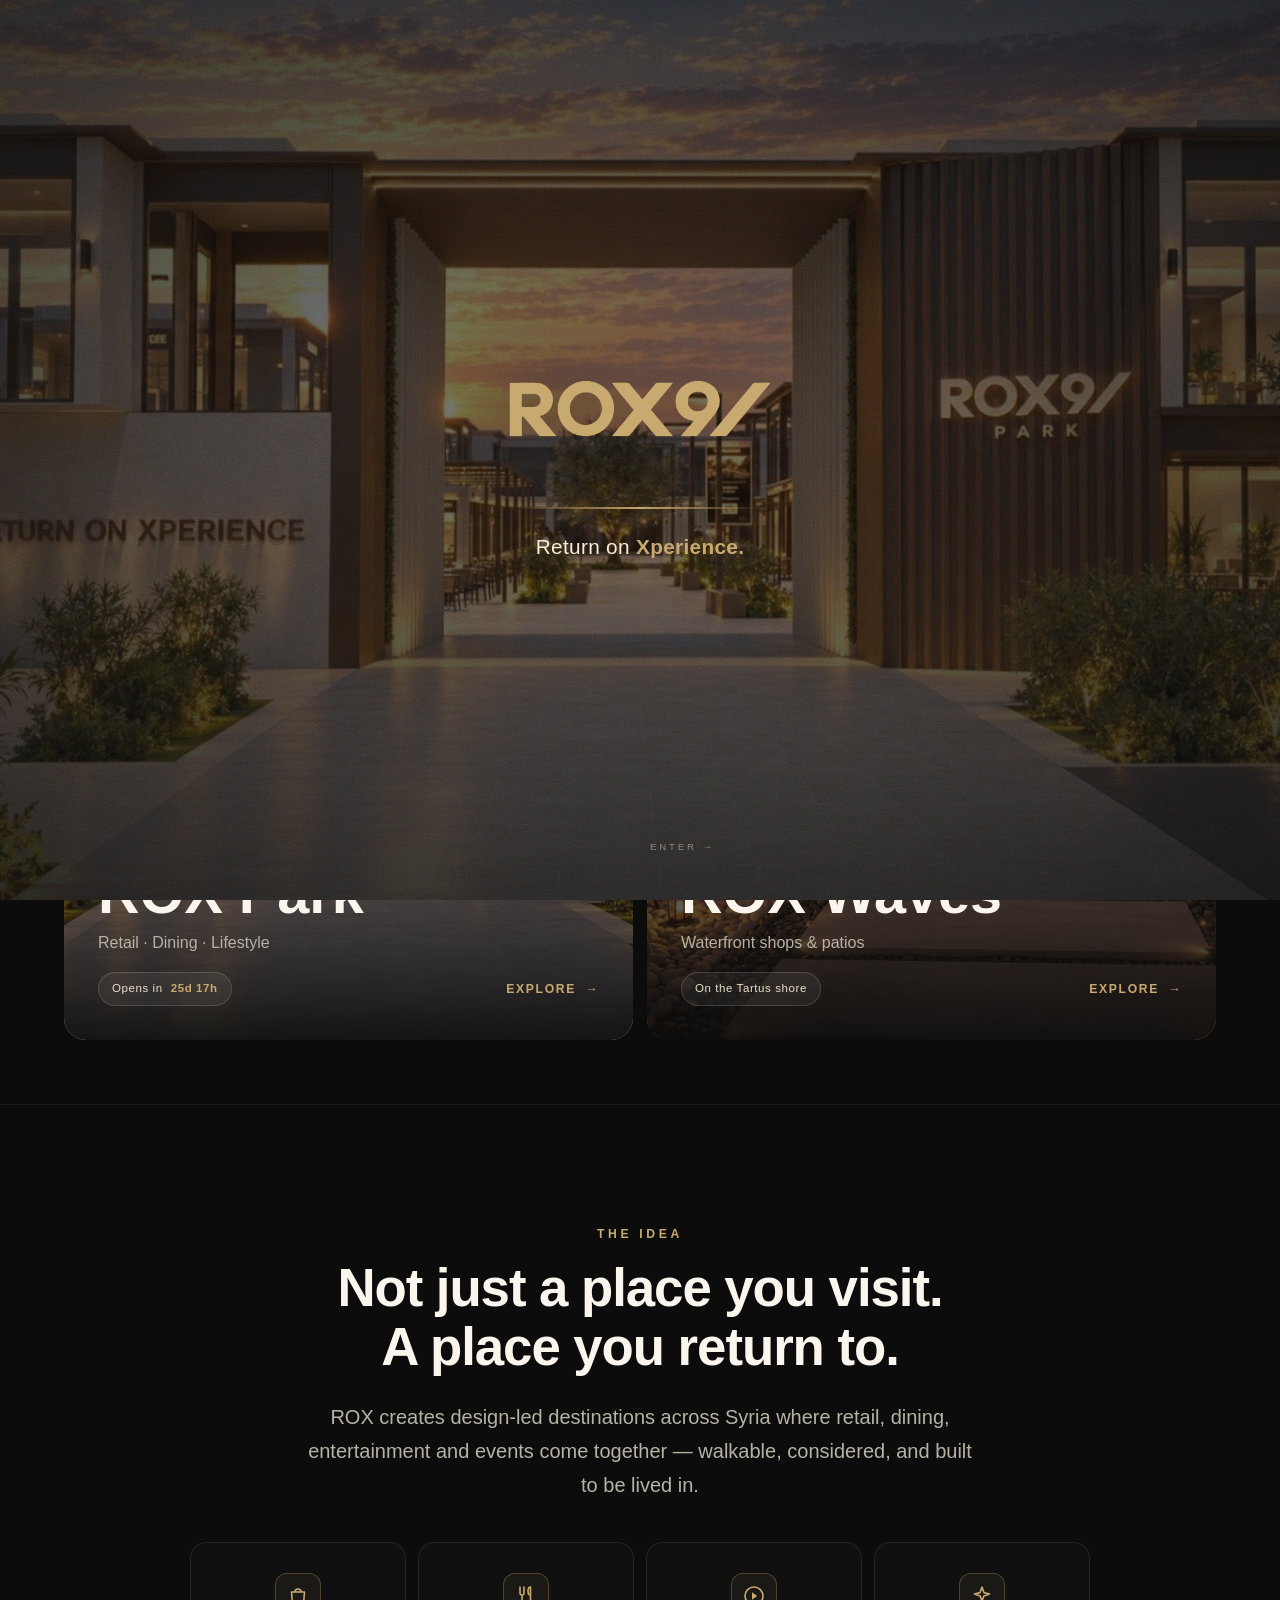
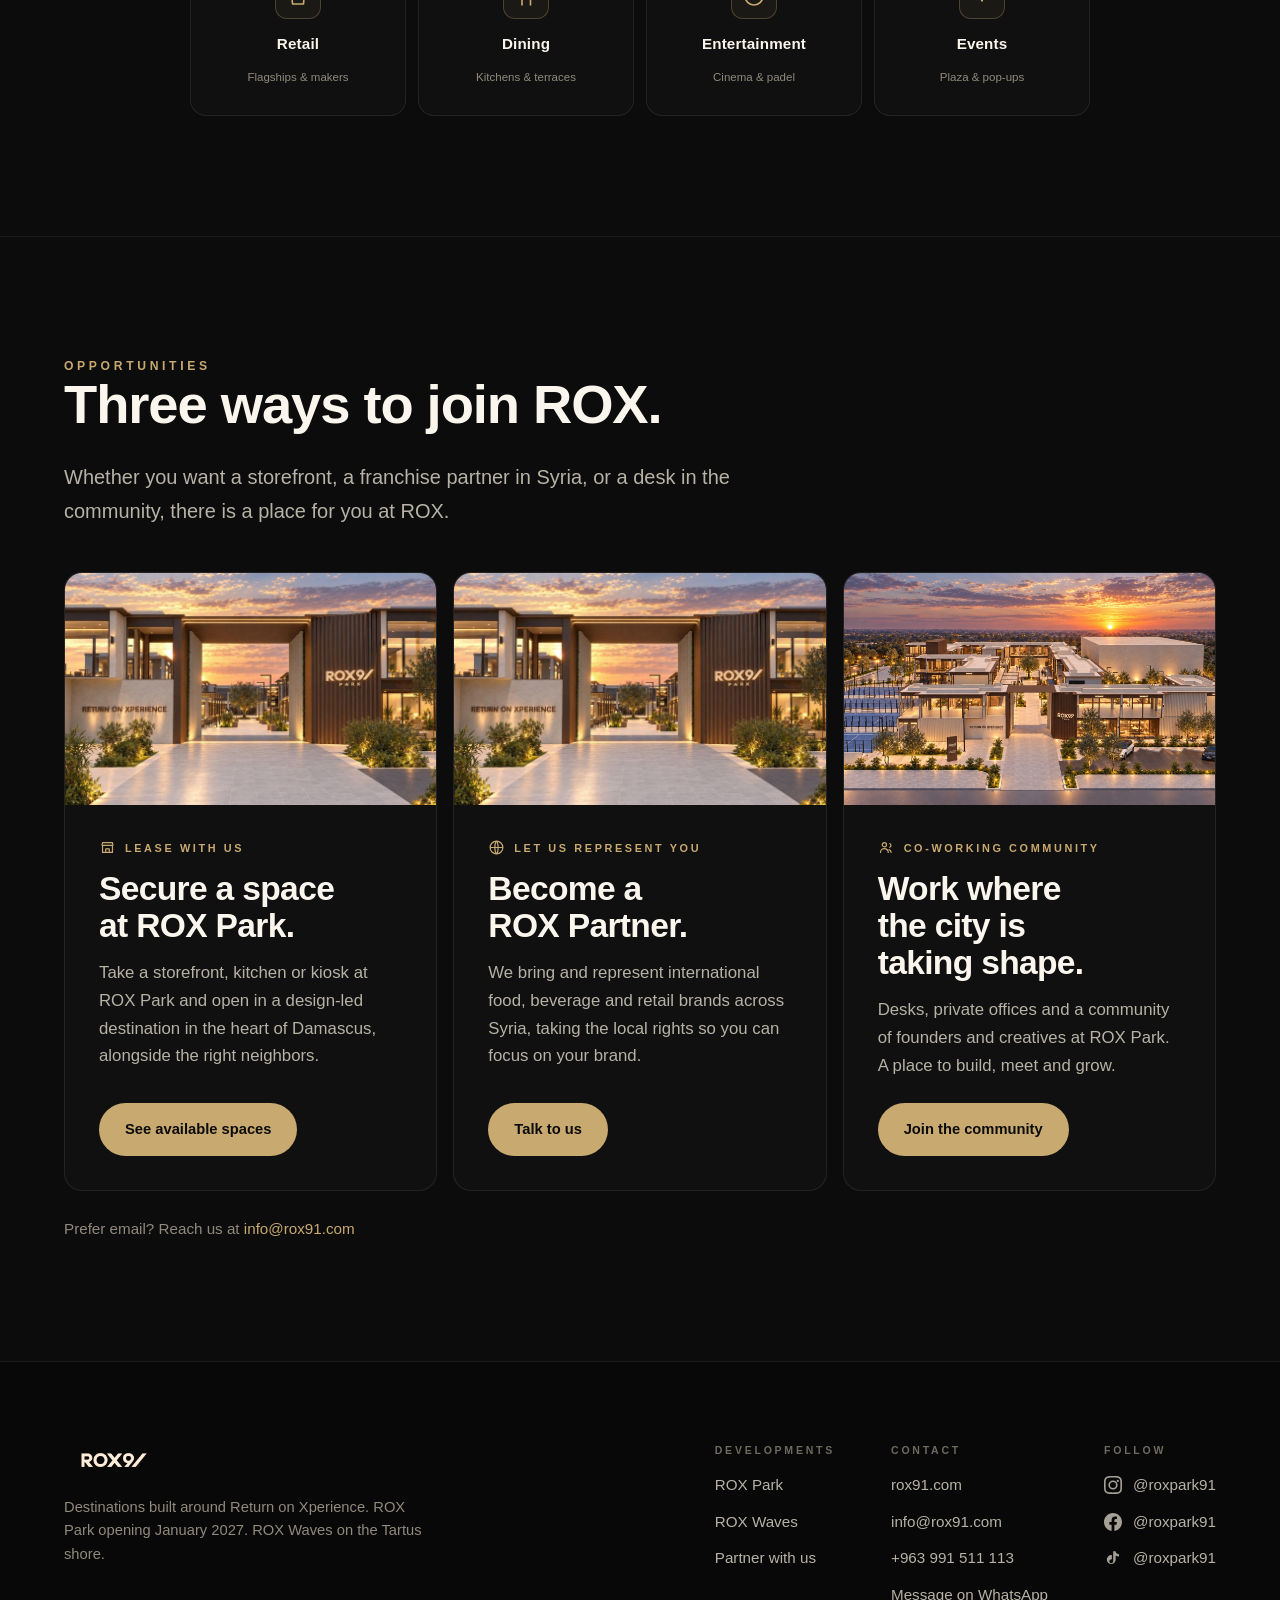
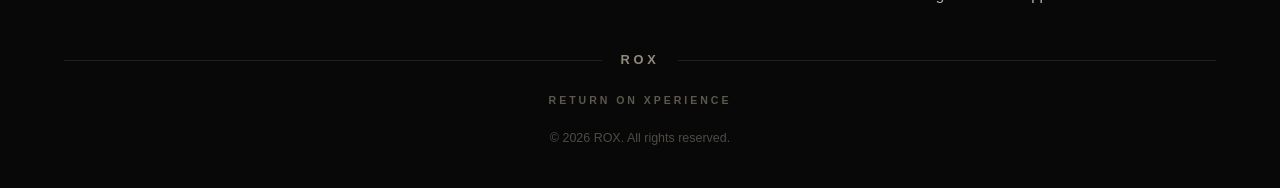
==== commit 6855b0ca: "Add dedicated ROX Park leasing page with interactive two-floor plan (real data) - New /park/leasing/" ====
--- a/index.html
+++ b/index.html
@@ -70,8 +70,9 @@
         <a class="sub-link" href="/waves/">ROX Waves</a>
       </div>
     </div>
-    <a class="menu-link" href="#partners"><span class="num">03</span>Partners</a>
-    <a class="menu-link" href="#foot"><span class="num">04</span>Contact</a>
+    <a class="menu-link" href="/park/leasing/"><span class="num">03</span>Leasing</a>
+    <a class="menu-link" href="#partners"><span class="num">04</span>Partners</a>
+    <a class="menu-link" href="#foot"><span class="num">05</span>Contact</a>
   </nav>
   <div class="menu-foot">
     <span class="eyebrow">Destinations across Syria</span>
@@ -144,7 +145,7 @@
         <div class="tag">Lease with us</div>
         <h3>Secure a space at ROX Park.</h3>
         <p>Take a storefront, kitchen or kiosk at ROX Park and open in a design-led destination in the heart of Damascus, alongside the right neighbors.</p>
-        <div class="cta-row"><a class="btn-gold" href="https://wa.me/963991511113?text=Hi%20ROX%2C%20I%27d%20like%20to%20lease%20a%20space%20at%20ROX%20Park." target="_blank" rel="noopener">Enquire on WhatsApp</a></div>
+        <div class="cta-row"><a class="btn-gold" href="/park/leasing/">See available spaces</a></div>
         </div>
       </div>
       <div class="opp" data-reveal>
--- a/assets/site.css
+++ b/assets/site.css
@@ -332,3 +332,17 @@
 /* icon chip on opportunity tags */
 .opp .tag{display:inline-flex;align-items:center;gap:9px}
 .opp .tag .ti{width:17px;height:17px;color:var(--gold);flex:none}
+
+/* leasing teaser (Park page -> dedicated leasing map) */
+.plan-teaser{position:relative;display:block;margin-top:clamp(26px,4vw,40px);border-radius:22px;overflow:hidden;border:1px solid var(--line);min-height:clamp(300px,46vw,470px);isolation:isolate;background:#0A0A0A}
+.plan-teaser-img{position:absolute;inset:0;z-index:-2;background-size:cover;background-position:center;transition:transform 1.1s cubic-bezier(.2,.7,.2,1)}
+.plan-teaser:hover .plan-teaser-img{transform:scale(1.04)}
+.plan-teaser-grad{position:absolute;inset:0;z-index:-1;background:linear-gradient(180deg,rgba(12,12,12,.25),rgba(12,12,12,.05) 42%,rgba(12,12,12,.92))}
+.plan-teaser-body{position:absolute;left:0;right:0;bottom:0;padding:clamp(22px,4vw,36px);display:flex;flex-wrap:wrap;align-items:center;justify-content:space-between;gap:16px}
+.pt-stats{display:flex;gap:clamp(18px,4vw,30px)}
+.pt-stats span{display:flex;flex-direction:column;font-size:.72rem;letter-spacing:.14em;text-transform:uppercase;color:var(--muted);font-weight:600}
+.pt-stats b{font-family:var(--sora);font-weight:700;color:var(--heading);font-size:clamp(1.5rem,4vw,2rem);line-height:1;margin-bottom:5px}
+.pt-cta{display:inline-flex;align-items:center;gap:10px;font-family:var(--sora);font-weight:700;font-size:.92rem;color:#0C0C0C;background:linear-gradient(145deg,var(--gold2),var(--gold));padding:14px 24px;border-radius:100px;transition:transform .25s,box-shadow .25s}
+.plan-teaser:hover .pt-cta{transform:translateY(-2px);box-shadow:0 14px 30px -10px rgba(200,169,112,.55)}
+.pt-cta .arrow{transition:transform .3s cubic-bezier(.2,.7,.2,1)}
+.plan-teaser:hover .pt-cta .arrow{transform:translateX(5px)}
